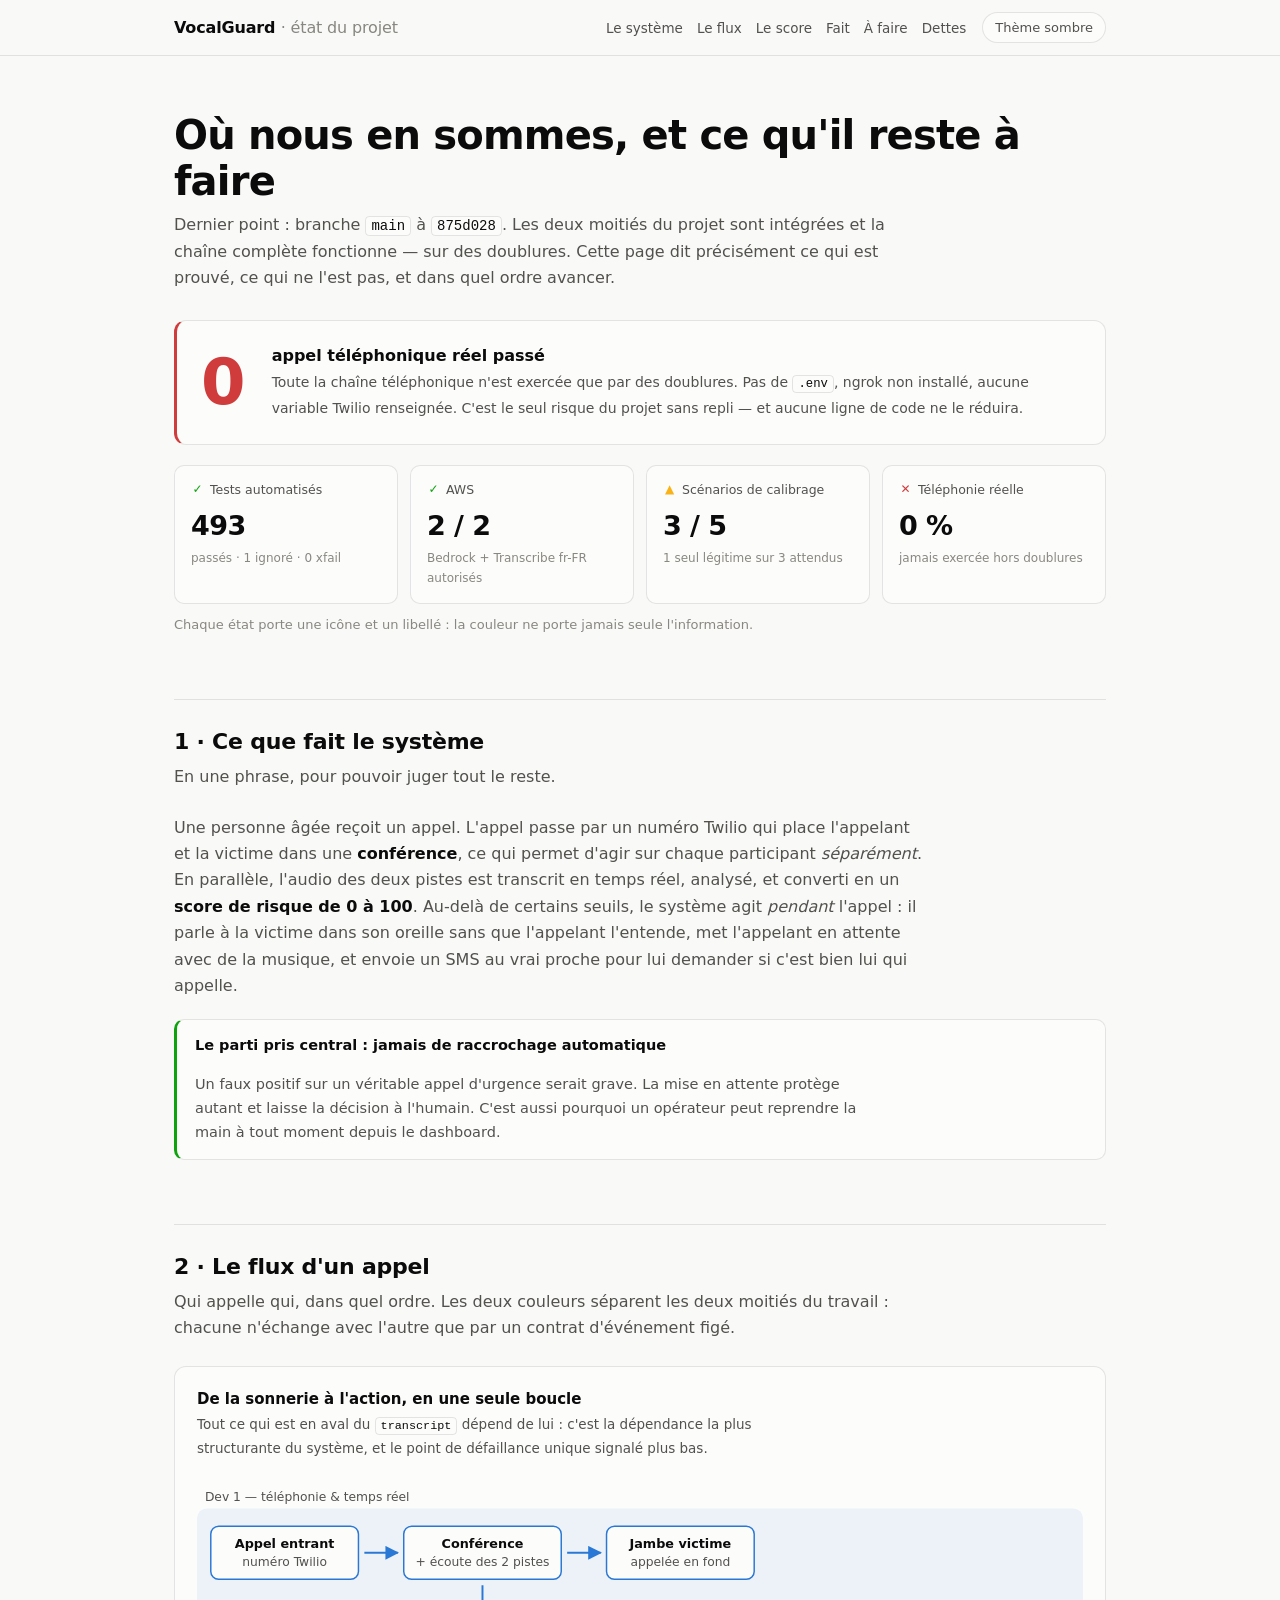
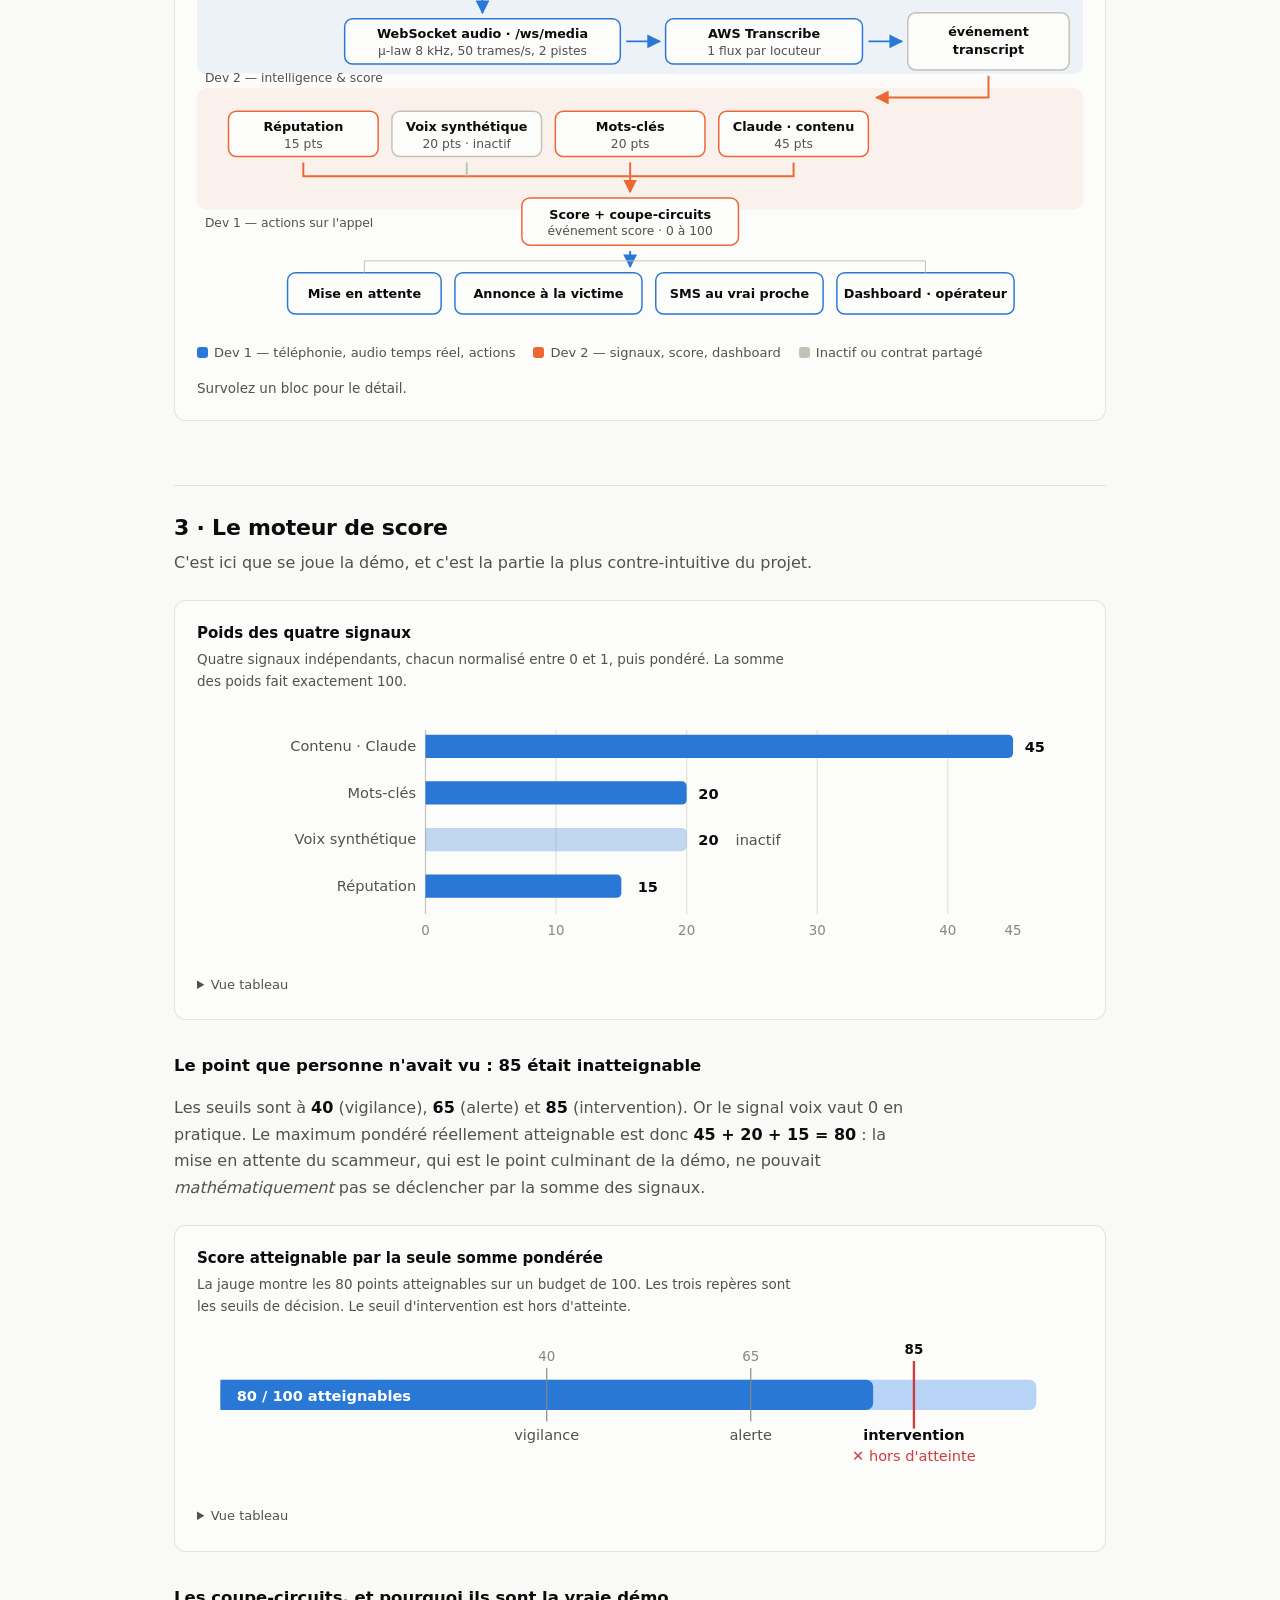
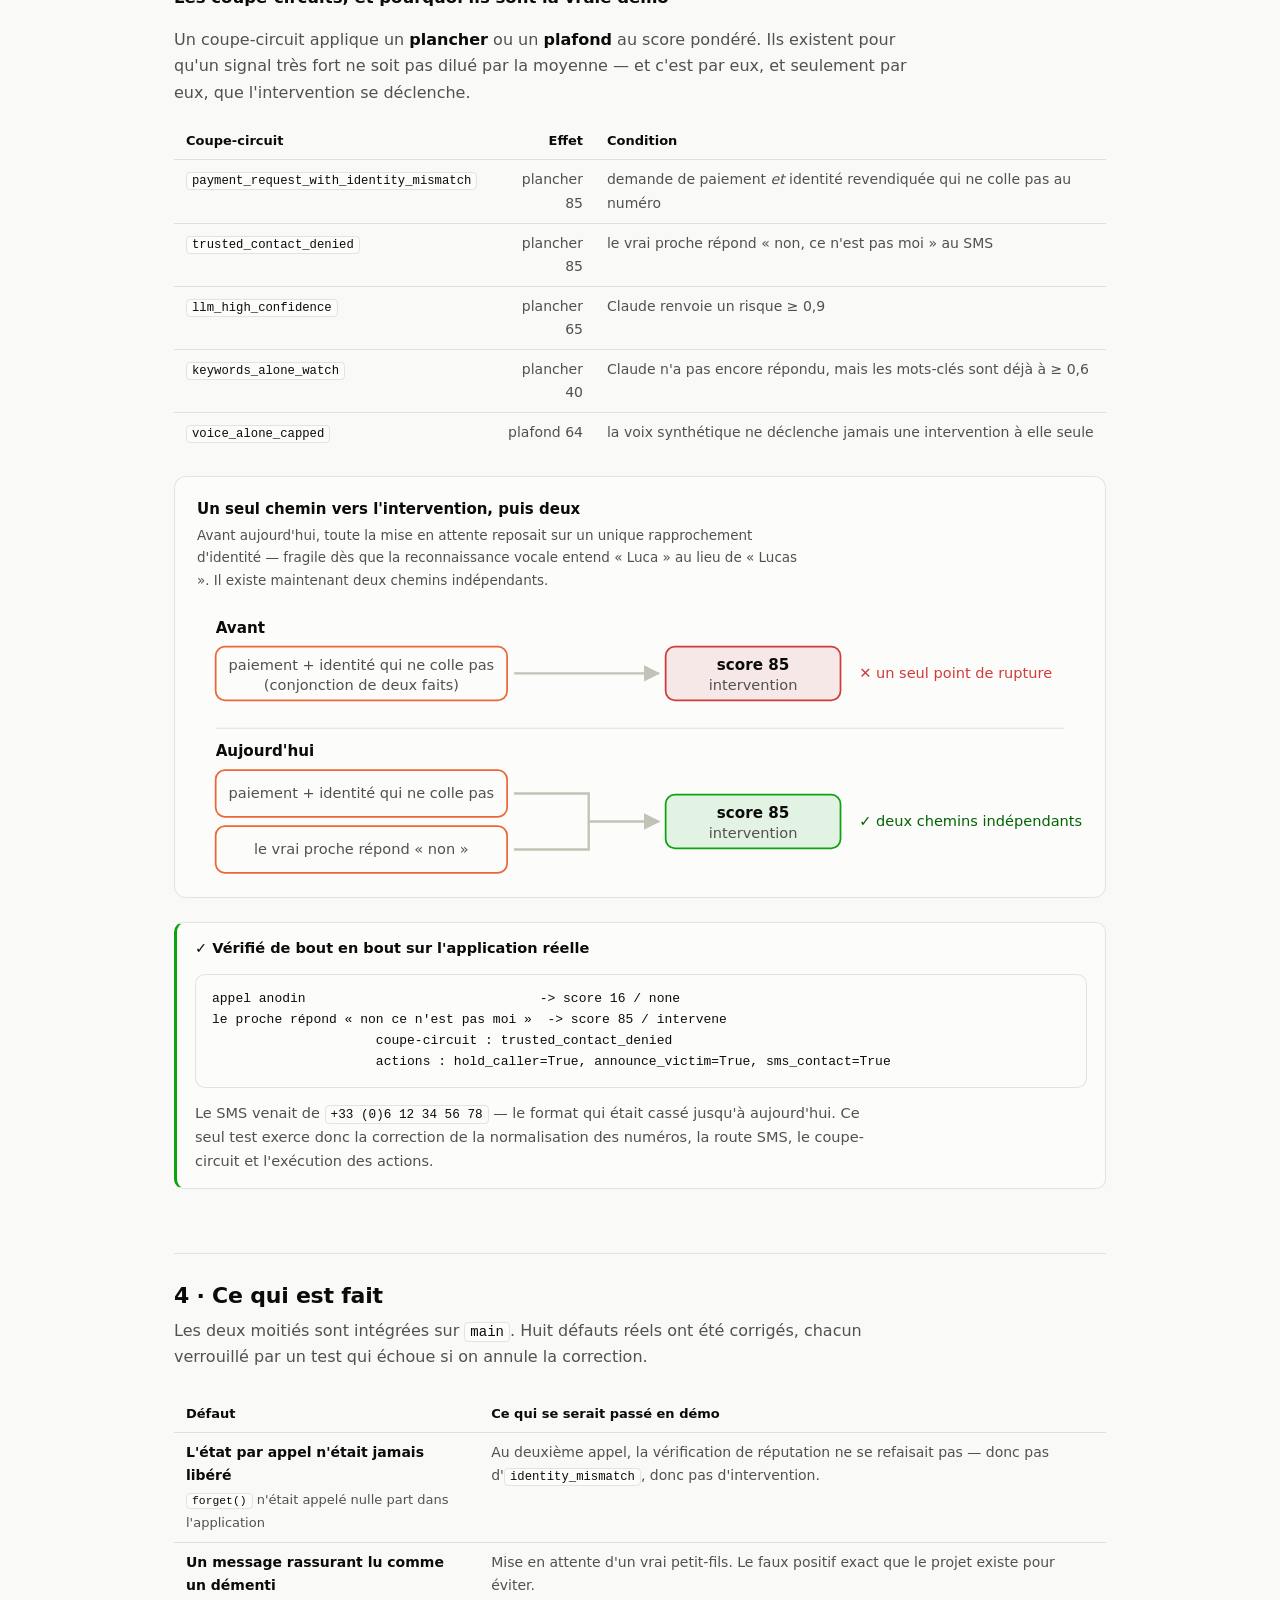
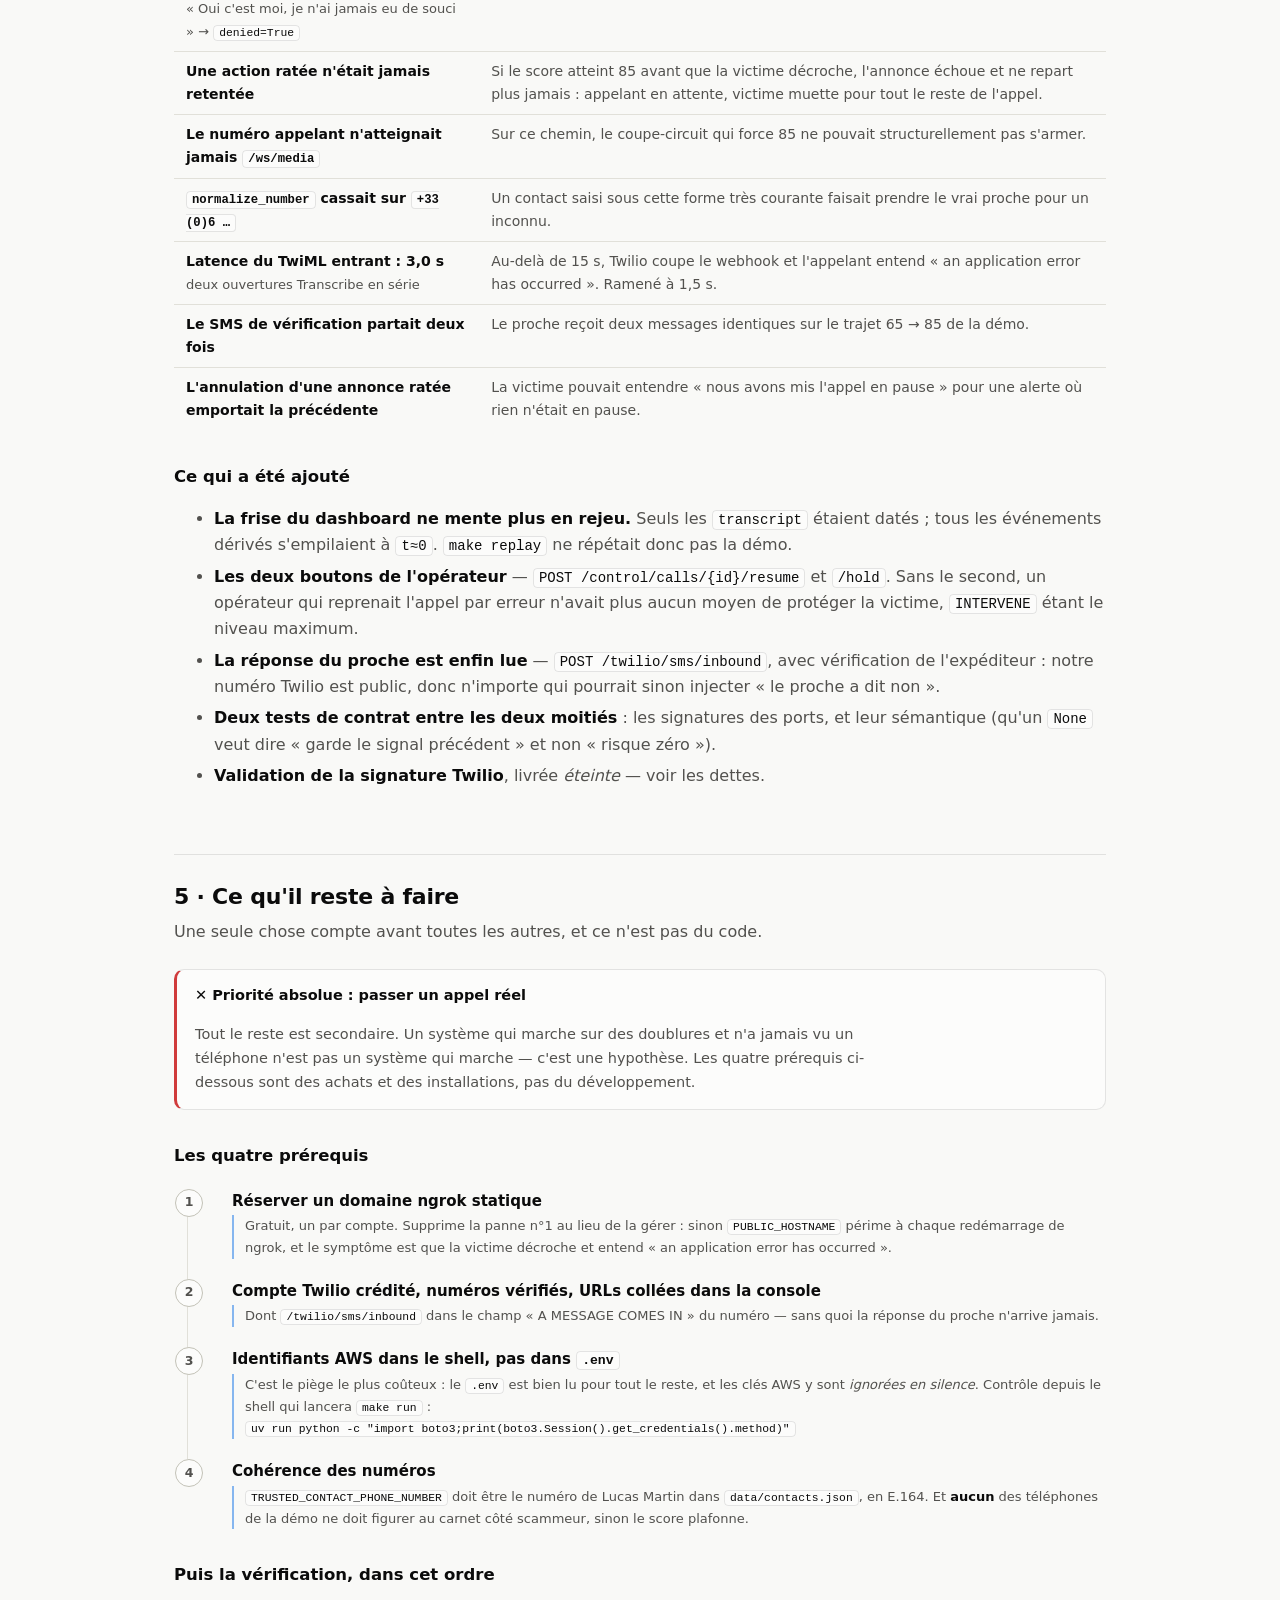
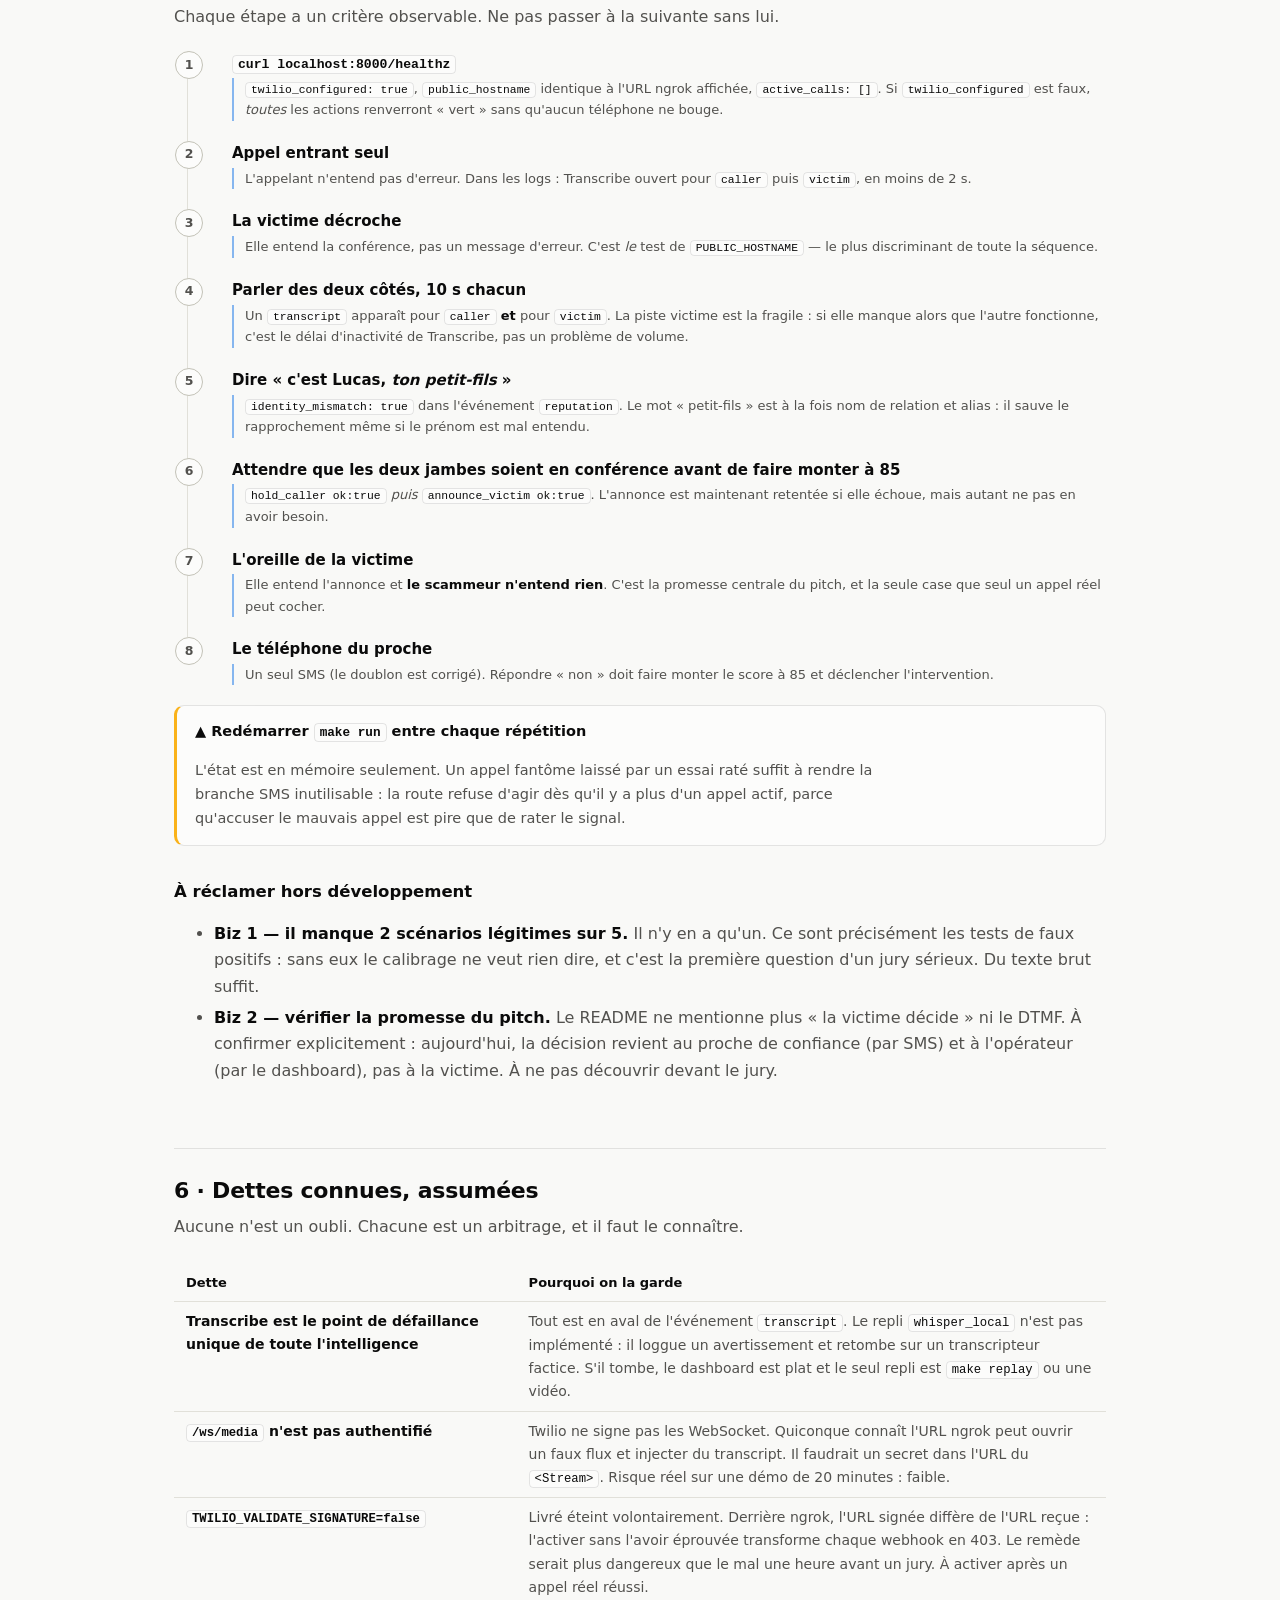
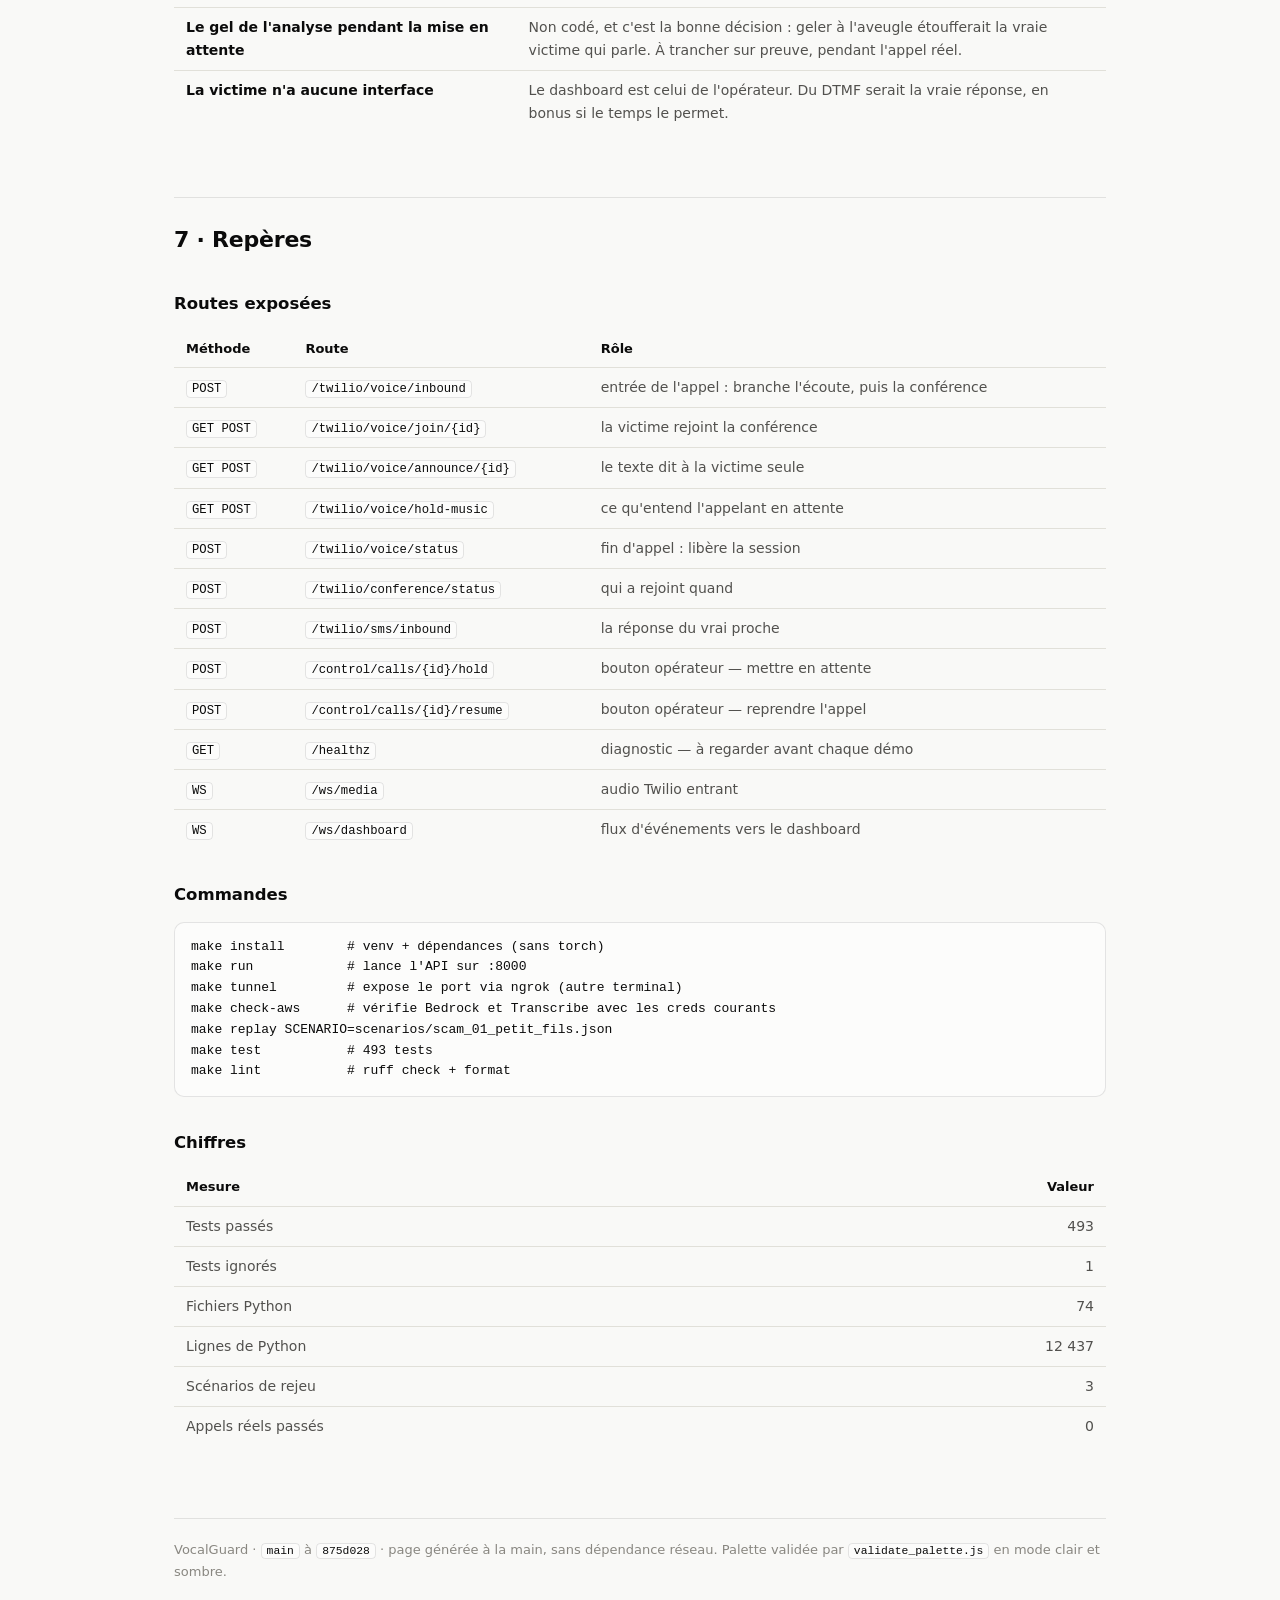
==== docs/index.html @ 456639fd "Docs : une page qui explique l'état réel du projet `docs/index.html`, autonome, sans dépendance rése" ====
<!doctype html>
<html lang="fr" data-theme="light">
<head>
<meta charset="utf-8">
<meta name="viewport" content="width=device-width, initial-scale=1">
<title>VocalGuard — où nous en sommes</title>
<style>
/* ------------------------------------------------------------------ *
 * Palette : instance de référence validée (validate_palette.js).
 *   catégoriel slots 1-2  : blue, orange  — identité Dev 1 / Dev 2
 *   séquentiel            : blue 100→700  — la jauge de score
 *   statut                : good / warning / serious / critical
 * Les valeurs sombres sont choisies pour le fond sombre, pas inversées.
 * ------------------------------------------------------------------ */
:root {
  color-scheme: light;
  --surface-1:      #fcfcfb;
  --plane:          #f9f9f7;
  --text-primary:   #0b0b0b;
  --text-secondary: #52514e;
  --text-muted:     #898781;
  --grid:           #e1e0d9;
  --axis:           #c3c2b7;
  --border:         rgba(11,11,11,0.10);

  --series-1:       #2a78d6;
  --series-2:       #eb6834;

  --seq-150:        #b7d3f6;
  --seq-250:        #86b6ef;
  --seq-450:        #2a78d6;
  --seq-600:        #184f95;

  --good:           #0ca30c;
  --warning:        #fab219;
  --serious:        #ec835a;
  --critical:       #d03b3b;
  --success-text:   #006300;
}
@media (prefers-color-scheme: dark) {
  :root:where(:not([data-theme="light"])) {
    color-scheme: dark;
    --surface-1:      #1a1a19;
    --plane:          #0d0d0d;
    --text-primary:   #f0efec;
    --text-secondary: #c3c2b7;
    --text-muted:     #898781;
    --grid:           #2c2c2a;
    --axis:           #383835;
    --border:         rgba(255,255,255,0.10);
    --series-1:       #3987e5;
    --series-2:       #d95926;
    --seq-150:        #184f95;
    --seq-250:        #1c5cab;
    --seq-450:        #3987e5;
    --seq-600:        #86b6ef;
    --success-text:   #0ca30c;
  }
}
:root[data-theme="dark"] {
  color-scheme: dark;
  --surface-1:      #1a1a19;
  --plane:          #0d0d0d;
  --text-primary:   #f0efec;
  --text-secondary: #c3c2b7;
  --text-muted:     #898781;
  --grid:           #2c2c2a;
  --axis:           #383835;
  --border:         rgba(255,255,255,0.10);
  --series-1:       #3987e5;
  --series-2:       #d95926;
  --seq-150:        #184f95;
  --seq-250:        #1c5cab;
  --seq-450:        #3987e5;
  --seq-600:        #86b6ef;
  --success-text:   #0ca30c;
}

* { box-sizing: border-box; }
html { scroll-behavior: smooth; }
body {
  margin: 0;
  background: var(--plane);
  color: var(--text-primary);
  font: 16px/1.65 system-ui, -apple-system, "Segoe UI", sans-serif;
  -webkit-font-smoothing: antialiased;
}
.wrap { max-width: 980px; margin: 0 auto; padding: 0 24px 96px; }

/* --- en-tête ----------------------------------------------------- */
header.top {
  position: sticky; top: 0; z-index: 10;
  background: color-mix(in srgb, var(--plane) 88%, transparent);
  backdrop-filter: blur(8px);
  border-bottom: 1px solid var(--border);
}
.top-in {
  max-width: 980px; margin: 0 auto; padding: 12px 24px;
  display: flex; align-items: center; gap: 16px; flex-wrap: wrap;
}
.brand { font-weight: 600; letter-spacing: -0.01em; }
.brand span { color: var(--text-muted); font-weight: 400; }
nav.toc { display: flex; gap: 14px; flex-wrap: wrap; margin-left: auto; font-size: 13.5px; }
nav.toc a { color: var(--text-secondary); text-decoration: none; }
nav.toc a:hover { color: var(--text-primary); text-decoration: underline; text-underline-offset: 3px; }
button.theme {
  font: inherit; font-size: 13px; cursor: pointer;
  background: var(--surface-1); color: var(--text-secondary);
  border: 1px solid var(--border); border-radius: 999px; padding: 4px 12px;
}
button.theme:hover { color: var(--text-primary); }

h1 { font-size: clamp(28px, 4.4vw, 40px); line-height: 1.15; letter-spacing: -0.02em; margin: 56px 0 8px; }
h2 {
  font-size: 22px; letter-spacing: -0.01em; margin: 64px 0 4px;
  padding-top: 24px; border-top: 1px solid var(--border);
}
h3 { font-size: 16.5px; margin: 32px 0 6px; }
h2 + .sub, h1 + .sub { color: var(--text-secondary); margin: 0 0 24px; max-width: 72ch; }
p { max-width: 74ch; }
p, li { color: var(--text-secondary); }
li { margin: 5px 0; }
strong { color: var(--text-primary); font-weight: 600; }
code {
  font-family: ui-monospace, SFMono-Regular, Menlo, monospace; font-size: 0.875em;
  background: var(--surface-1); border: 1px solid var(--border);
  border-radius: 4px; padding: 1px 5px; color: var(--text-primary);
}
pre {
  background: var(--surface-1); border: 1px solid var(--border); border-radius: 10px;
  padding: 14px 16px; overflow-x: auto; font-size: 13px; line-height: 1.6;
  font-family: ui-monospace, SFMono-Regular, Menlo, monospace; color: var(--text-primary);
}
pre code { background: none; border: 0; padding: 0; font-size: inherit; }

/* --- figure / carte ---------------------------------------------- */
figure.card {
  margin: 24px 0; padding: 20px 22px;
  background: var(--surface-1); border: 1px solid var(--border); border-radius: 12px;
}
figure.card figcaption { font-weight: 600; font-size: 15px; color: var(--text-primary); }
figure.card .note { font-size: 13.5px; color: var(--text-secondary); margin: 2px 0 16px; max-width: 70ch; }
figure.card svg { display: block; width: 100%; height: auto; overflow: visible; }

/* --- hero -------------------------------------------------------- */
.hero {
  display: flex; gap: 28px; align-items: center; flex-wrap: wrap;
  background: var(--surface-1); border: 1px solid var(--border);
  border-left: 3px solid var(--critical);
  border-radius: 12px; padding: 22px 24px; margin: 28px 0 8px;
}
.hero-fig { font-size: 64px; font-weight: 600; line-height: 1; letter-spacing: -0.03em; }
.hero-txt { flex: 1 1 320px; }
.hero-txt b { display: block; font-size: 16px; color: var(--text-primary); }
.hero-txt span { font-size: 14px; color: var(--text-secondary); }

/* --- tuiles de statut -------------------------------------------- */
.tiles { display: grid; grid-template-columns: repeat(auto-fit, minmax(188px, 1fr)); gap: 12px; margin: 20px 0 8px; }
.tile {
  background: var(--surface-1); border: 1px solid var(--border);
  border-radius: 10px; padding: 14px 16px;
}
.tile .lbl { font-size: 12.5px; color: var(--text-secondary); display: flex; align-items: center; gap: 6px; }
.tile .val { font-size: 27px; font-weight: 600; letter-spacing: -0.02em; margin-top: 4px; }
.tile .sub2 { font-size: 12px; color: var(--text-muted); }
.dot { width: 9px; height: 9px; border-radius: 50%; flex: none; }
.ic { font-size: 12px; font-weight: 700; flex: none; width: 13px; text-align: center; }

/* --- légende ------------------------------------------------------ */
.legend { display: flex; gap: 18px; flex-wrap: wrap; font-size: 13px; color: var(--text-secondary); margin: 14px 0 0; }
.legend i { display: inline-block; width: 11px; height: 11px; border-radius: 3px; margin-right: 6px; vertical-align: -1px; }

/* --- tableaux ----------------------------------------------------- */
details.tbl { margin: 14px 0 0; }
details.tbl summary {
  cursor: pointer; font-size: 13px; color: var(--text-secondary);
  padding: 4px 0; width: fit-content;
}
details.tbl summary:hover { color: var(--text-primary); }
table { border-collapse: collapse; width: 100%; font-size: 14px; margin: 12px 0; }
th, td { text-align: left; padding: 8px 12px; border-bottom: 1px solid var(--grid); vertical-align: top; }
th { color: var(--text-primary); font-weight: 600; font-size: 13px; }
td { color: var(--text-secondary); }
td.num, th.num { text-align: right; font-variant-numeric: tabular-nums; }
tbody tr:last-child td { border-bottom: 0; }

/* --- frise -------------------------------------------------------- */
ol.steps { list-style: none; counter-reset: s; padding: 0; margin: 20px 0; }
ol.steps > li {
  counter-increment: s; position: relative; padding: 0 0 20px 44px; margin: 0;
  border-left: 1px solid var(--grid); margin-left: 13px;
}
ol.steps > li:last-child { border-left-color: transparent; padding-bottom: 0; }
ol.steps > li::before {
  content: counter(s);
  position: absolute; left: -13px; top: 0;
  width: 26px; height: 26px; border-radius: 50%;
  background: var(--surface-1); border: 1px solid var(--axis);
  color: var(--text-secondary); font-size: 12.5px; font-weight: 600;
  display: grid; place-items: center; font-variant-numeric: tabular-nums;
}
ol.steps > li b { display: block; color: var(--text-primary); font-size: 15px; }
ol.steps > li .crit {
  display: block; font-size: 13px; color: var(--text-secondary); margin-top: 2px;
  padding-left: 11px; border-left: 2px solid var(--seq-250);
}

/* --- encarts ------------------------------------------------------ */
.box {
  border: 1px solid var(--border); border-left: 3px solid var(--axis);
  background: var(--surface-1); border-radius: 10px;
  padding: 14px 18px; margin: 20px 0; font-size: 14.5px;
}
.box.risk  { border-left-color: var(--critical); }
.box.warn  { border-left-color: var(--warning); }
.box.ok    { border-left-color: var(--good); }
.box p:first-child { margin-top: 0; }
.box p:last-child { margin-bottom: 0; }
.box .hd { font-weight: 600; color: var(--text-primary); display: block; margin-bottom: 4px; }

/* --- tooltip ------------------------------------------------------ */
#tip {
  position: fixed; z-index: 50; pointer-events: none; opacity: 0;
  transition: opacity .1s; background: var(--surface-1);
  border: 1px solid var(--border); border-radius: 8px;
  box-shadow: 0 4px 16px rgba(0,0,0,.14);
  padding: 8px 11px; font-size: 13px; color: var(--text-primary);
  max-width: 260px; line-height: 1.45;
}
#tip .t-k { color: var(--text-secondary); }
.hit { cursor: default; }
.hit:focus-visible { outline: 2px solid var(--series-1); outline-offset: 2px; }

svg text { font-family: system-ui, -apple-system, "Segoe UI", sans-serif; }
.ax { font-size: 11.5px; fill: var(--text-muted); font-variant-numeric: tabular-nums; }
.lb { font-size: 12.5px; fill: var(--text-secondary); }
.lb-p { font-size: 13px; fill: var(--text-primary); font-weight: 600; }
.vl { font-size: 12.5px; fill: var(--text-primary); font-weight: 600; font-variant-numeric: tabular-nums; }
.vl-in { font-size: 12.5px; fill: #fff; font-weight: 600; font-variant-numeric: tabular-nums; }
footer { color: var(--text-muted); font-size: 13px; border-top: 1px solid var(--border); margin-top: 72px; padding-top: 20px; }
@media (max-width: 620px) { nav.toc { display: none; } .hero-fig { font-size: 48px; } }
</style>
</head>
<body data-palette="#2a78d6,#eb6834">

<header class="top">
  <div class="top-in">
    <div class="brand">VocalGuard <span>· état du projet</span></div>
    <nav class="toc">
      <a href="#quoi">Le système</a>
      <a href="#flux">Le flux</a>
      <a href="#score">Le score</a>
      <a href="#fait">Fait</a>
      <a href="#reste">À faire</a>
      <a href="#dettes">Dettes</a>
    </nav>
    <button class="theme" id="theme" type="button">Thème sombre</button>
  </div>
</header>

<div class="wrap">

<h1>Où nous en sommes, et ce qu'il reste à faire</h1>
<p class="sub">
  Dernier point : branche <code>main</code> à <code>875d028</code>. Les deux moitiés du
  projet sont intégrées et la chaîne complète fonctionne — sur des doublures.
  Cette page dit précisément ce qui est prouvé, ce qui ne l'est pas, et dans quel ordre
  avancer.
</p>

<div class="hero">
  <div class="hero-fig" style="color:var(--critical)">0</div>
  <div class="hero-txt">
    <b>appel téléphonique réel passé</b>
    <span>
      Toute la chaîne téléphonique n'est exercée que par des doublures. Pas de
      <code>.env</code>, ngrok non installé, aucune variable Twilio renseignée.
      C'est le seul risque du projet sans repli — et aucune ligne de code ne le réduira.
    </span>
  </div>
</div>

<div class="tiles">
  <div class="tile">
    <div class="lbl"><span class="ic" style="color:var(--good)">✓</span> Tests automatisés</div>
    <div class="val">493</div>
    <div class="sub2">passés · 1 ignoré · 0 xfail</div>
  </div>
  <div class="tile">
    <div class="lbl"><span class="ic" style="color:var(--good)">✓</span> AWS</div>
    <div class="val">2 / 2</div>
    <div class="sub2">Bedrock + Transcribe fr-FR autorisés</div>
  </div>
  <div class="tile">
    <div class="lbl"><span class="ic" style="color:var(--warning)">▲</span> Scénarios de calibrage</div>
    <div class="val">3 / 5</div>
    <div class="sub2">1 seul légitime sur 3 attendus</div>
  </div>
  <div class="tile">
    <div class="lbl"><span class="ic" style="color:var(--critical)">✕</span> Téléphonie réelle</div>
    <div class="val">0 %</div>
    <div class="sub2">jamais exercée hors doublures</div>
  </div>
</div>
<p style="font-size:13px;color:var(--text-muted);margin-top:10px">
  Chaque état porte une icône et un libellé : la couleur ne porte jamais seule l'information.
</p>

<!-- ============================================================ -->
<h2 id="quoi">1 · Ce que fait le système</h2>
<p class="sub">En une phrase, pour pouvoir juger tout le reste.</p>

<p>
  Une personne âgée reçoit un appel. L'appel passe par un numéro Twilio qui place
  l'appelant et la victime dans une <strong>conférence</strong>, ce qui permet d'agir sur
  chaque participant <em>séparément</em>. En parallèle, l'audio des deux pistes est
  transcrit en temps réel, analysé, et converti en un <strong>score de risque de 0 à 100</strong>.
  Au-delà de certains seuils, le système agit <em>pendant</em> l'appel : il parle à la victime
  dans son oreille sans que l'appelant l'entende, met l'appelant en attente avec de la
  musique, et envoie un SMS au vrai proche pour lui demander si c'est bien lui qui appelle.
</p>

<div class="box ok">
  <span class="hd">Le parti pris central : jamais de raccrochage automatique</span>
  <p>
    Un faux positif sur un véritable appel d'urgence serait grave. La mise en attente
    protège autant et laisse la décision à l'humain. C'est aussi pourquoi un opérateur
    peut reprendre la main à tout moment depuis le dashboard.
  </p>
</div>

<!-- ============================================================ -->
<h2 id="flux">2 · Le flux d'un appel</h2>
<p class="sub">
  Qui appelle qui, dans quel ordre. Les deux couleurs séparent les deux moitiés du
  travail : chacune n'échange avec l'autre que par un contrat d'événement figé.
</p>

<figure class="card">
  <figcaption>De la sonnerie à l'action, en une seule boucle</figcaption>
  <p class="note">
    Tout ce qui est en aval du <code>transcript</code> dépend de lui : c'est la
    dépendance la plus structurante du système, et le point de défaillance unique
    signalé plus bas.
  </p>
  <svg viewBox="0 0 900 460" role="img" aria-label="Schéma du flux d'un appel, de Twilio jusqu'aux actions sur l'appel">
    <defs>
      <marker id="ar" viewBox="0 0 10 10" refX="9" refY="5" markerWidth="7" markerHeight="7" orient="auto-start-reverse">
        <path d="M0,0 L10,5 L0,10 z" fill="var(--axis)"/>
      </marker>
      <marker id="ar1" viewBox="0 0 10 10" refX="9" refY="5" markerWidth="7" markerHeight="7" orient="auto-start-reverse">
        <path d="M0,0 L10,5 L0,10 z" fill="var(--series-1)"/>
      </marker>
      <marker id="ar2" viewBox="0 0 10 10" refX="9" refY="5" markerWidth="7" markerHeight="7" orient="auto-start-reverse">
        <path d="M0,0 L10,5 L0,10 z" fill="var(--series-2)"/>
      </marker>
    </defs>

    <!-- bandes -->
    <rect x="0" y="34" width="900" height="168" rx="10" fill="var(--series-1)" opacity="0.07"/>
    <rect x="0" y="216" width="900" height="124" rx="10" fill="var(--series-2)" opacity="0.07"/>
    <text class="lb" x="8" y="26">Dev 1 — téléphonie &amp; temps réel</text>
    <text class="lb" x="8" y="358">Dev 1 — actions sur l'appel</text>
    <text class="lb" x="8" y="210">Dev 2 — intelligence &amp; score</text>

    <!-- ligne 1 : telephonie -->
    <g class="hit" tabindex="0" data-tip="Le scammeur appelle le numéro Twilio. Twilio vient chercher du TwiML sur /twilio/voice/inbound.">
      <rect x="14" y="52" width="150" height="54" rx="8" fill="var(--surface-1)" stroke="var(--series-1)" stroke-width="1.5"/>
      <text class="lb-p" x="89" y="74" text-anchor="middle">Appel entrant</text>
      <text class="lb" x="89" y="92" text-anchor="middle">numéro Twilio</text>
    </g>
    <line x1="170" y1="79" x2="204" y2="79" stroke="var(--series-1)" stroke-width="2" marker-end="url(#ar1)"/>
    <g class="hit" tabindex="0" data-tip="TwiML : <Start><Stream> branche l'écoute AVANT d'entrer en conférence, pour ne pas perdre les premières secondes — celles où l'appelant annonce son identité.">
      <rect x="210" y="52" width="160" height="54" rx="8" fill="var(--surface-1)" stroke="var(--series-1)" stroke-width="1.5"/>
      <text class="lb-p" x="290" y="74" text-anchor="middle">Conférence</text>
      <text class="lb" x="290" y="92" text-anchor="middle">+ écoute des 2 pistes</text>
    </g>
    <line x1="376" y1="79" x2="410" y2="79" stroke="var(--series-1)" stroke-width="2" marker-end="url(#ar1)"/>
    <g class="hit" tabindex="0" data-tip="La victime est appelée en tâche de fond : un aller-retour réseau ici coûterait une seconde d'attente au scammeur, assez pour qu'il raccroche.">
      <rect x="416" y="52" width="150" height="54" rx="8" fill="var(--surface-1)" stroke="var(--series-1)" stroke-width="1.5"/>
      <text class="lb-p" x="491" y="74" text-anchor="middle">Jambe victime</text>
      <text class="lb" x="491" y="92" text-anchor="middle">appelée en fond</text>
    </g>

    <!-- audio -->
    <path d="M290 112 L290 140" stroke="var(--series-1)" stroke-width="2" marker-end="url(#ar1)"/>
    <g class="hit" tabindex="0" data-tip="~50 trames de 20 ms par seconde et par piste, en μ-law 8 kHz. Les pistes inbound/outbound séparées sont ce qui nous dit QUI parle.">
      <rect x="150" y="146" width="280" height="46" rx="8" fill="var(--surface-1)" stroke="var(--series-1)" stroke-width="1.5"/>
      <text class="lb-p" x="290" y="166" text-anchor="middle">WebSocket audio · /ws/media</text>
      <text class="lb" x="290" y="183" text-anchor="middle">μ-law 8 kHz, 50 trames/s, 2 pistes</text>
    </g>
    <line x1="436" y1="169" x2="470" y2="169" stroke="var(--series-1)" stroke-width="2" marker-end="url(#ar1)"/>
    <g class="hit" tabindex="0" data-tip="Un flux Transcribe par locuteur. Autorisé et vérifié en fr-FR à 8 kHz. Si Transcribe tombe, TOUT ce qui suit s'arrête.">
      <rect x="476" y="146" width="200" height="46" rx="8" fill="var(--surface-1)" stroke="var(--series-1)" stroke-width="1.5"/>
      <text class="lb-p" x="576" y="166" text-anchor="middle">AWS Transcribe</text>
      <text class="lb" x="576" y="183" text-anchor="middle">1 flux par locuteur</text>
    </g>
    <line x1="682" y1="169" x2="716" y2="169" stroke="var(--series-1)" stroke-width="2" marker-end="url(#ar1)"/>
    <g class="hit" tabindex="0" data-tip="L'événement `transcript` est le seul contrat entre les deux moitiés. Contrat figé : type, call_id, t, speaker, data.">
      <rect x="722" y="140" width="164" height="58" rx="8" fill="var(--surface-1)" stroke="var(--axis)" stroke-width="1.5" stroke-dasharray="0"/>
      <text class="lb-p" x="804" y="164" text-anchor="middle">événement</text>
      <text class="lb-p" x="804" y="182" text-anchor="middle">transcript</text>
    </g>

    <!-- ligne 2 : intelligence -->
    <path d="M804 204 L804 226 L690 226" stroke="var(--series-2)" stroke-width="2" fill="none" marker-end="url(#ar2)"/>
    <g class="hit" tabindex="0" data-tip="Claude (Bedrock) sur une fenêtre glissante de 12 tours, en tâche de fond. 45 points — le signal le plus lourd. Renvoyer None veut dire « garde le signal précédent ».">
      <rect x="530" y="240" width="152" height="46" rx="8" fill="var(--surface-1)" stroke="var(--series-2)" stroke-width="1.5"/>
      <text class="lb-p" x="606" y="260" text-anchor="middle">Claude · contenu</text>
      <text class="lb" x="606" y="277" text-anchor="middle">45 pts</text>
    </g>
    <g class="hit" tabindex="0" data-tip="Regex pondérées FR + EN, synchrones. C'est le filet anti-latence : si Claude est lent ou en panne, les mots-clés portent seuls la vigilance.">
      <rect x="364" y="240" width="152" height="46" rx="8" fill="var(--surface-1)" stroke="var(--series-2)" stroke-width="1.5"/>
      <text class="lb-p" x="440" y="260" text-anchor="middle">Mots-clés</text>
      <text class="lb" x="440" y="277" text-anchor="middle">20 pts</text>
    </g>
    <g class="hit" tabindex="0" data-tip="wav2vec2 sur l'audio de l'appelant. Désactivé par défaut : torch n'est pas installé par `make install`, et le modèle généralise mal sur du 8 kHz téléphonique.">
      <rect x="198" y="240" width="152" height="46" rx="8" fill="var(--surface-1)" stroke="var(--axis)" stroke-width="1.5"/>
      <text class="lb-p" x="274" y="260" text-anchor="middle">Voix synthétique</text>
      <text class="lb" x="274" y="277" text-anchor="middle">20 pts · inactif</text>
    </g>
    <g class="hit" tabindex="0" data-tip="Carnet d'adresses + Twilio Lookup. Porte le signal décisif identity_mismatch : l'appelant se dit Lucas, mais Lucas a un autre numéro.">
      <rect x="32" y="240" width="152" height="46" rx="8" fill="var(--surface-1)" stroke="var(--series-2)" stroke-width="1.5"/>
      <text class="lb-p" x="108" y="260" text-anchor="middle">Réputation</text>
      <text class="lb" x="108" y="277" text-anchor="middle">15 pts</text>
    </g>

    <path d="M108 292 L108 306 L440 306" stroke="var(--series-2)" stroke-width="2" fill="none"/>
    <path d="M274 292 L274 306" stroke="var(--axis)" stroke-width="2" fill="none"/>
    <path d="M606 292 L606 306 L440 306" stroke="var(--series-2)" stroke-width="2" fill="none"/>
    <path d="M440 292 L440 306" stroke="var(--series-2)" stroke-width="2" fill="none"/>
    <path d="M440 306 L440 322" stroke="var(--series-2)" stroke-width="2" marker-end="url(#ar2)"/>

    <g class="hit" tabindex="0" data-tip="Somme pondérée, puis coupe-circuits : planchers d'abord, plafonds ensuite. Émet un événement `score` avec le niveau et les coupe-circuits déclenchés.">
      <rect x="330" y="328" width="220" height="48" rx="8" fill="var(--surface-1)" stroke="var(--series-2)" stroke-width="1.5"/>
      <text class="lb-p" x="440" y="349" text-anchor="middle">Score + coupe-circuits</text>
      <text class="lb" x="440" y="366" text-anchor="middle">événement score · 0 à 100</text>
    </g>

    <!-- ligne 3 : actions -->
    <path d="M440 382 L440 398" stroke="var(--series-1)" stroke-width="2" marker-end="url(#ar1)"/>
    <g class="hit" tabindex="0" data-tip="L'appelant entend une musique d'attente hébergée par Twilio — elle survit même si notre tunnel tombe. Il n'entend plus la victime.">
      <rect x="92" y="404" width="156" height="42" rx="8" fill="var(--surface-1)" stroke="var(--series-1)" stroke-width="1.5"/>
      <text class="lb-p" x="170" y="430" text-anchor="middle">Mise en attente</text>
    </g>
    <g class="hit" tabindex="0" data-tip="announce_url joue le TwiML sur UN seul participant : la victime entend l'alerte, le scammeur n'entend rien. C'est la promesse centrale du pitch.">
      <rect x="262" y="404" width="190" height="42" rx="8" fill="var(--surface-1)" stroke="var(--series-1)" stroke-width="1.5"/>
      <text class="lb-p" x="357" y="430" text-anchor="middle">Annonce à la victime</text>
    </g>
    <g class="hit" tabindex="0" data-tip="« Est-ce toi qui appelles en ce moment ? » au vrai proche. Sa réponse revient sur /twilio/sms/inbound et peut à elle seule forcer l'intervention.">
      <rect x="466" y="404" width="170" height="42" rx="8" fill="var(--surface-1)" stroke="var(--series-1)" stroke-width="1.5"/>
      <text class="lb-p" x="551" y="430" text-anchor="middle">SMS au vrai proche</text>
    </g>
    <g class="hit" tabindex="0" data-tip="Deux boutons : « reprendre l'appel » et « mettre en attente ». Surcharges humaines — elles agissent sur l'appel sans altérer la machine à états du score.">
      <rect x="650" y="404" width="180" height="42" rx="8" fill="var(--surface-1)" stroke="var(--series-1)" stroke-width="1.5"/>
      <text class="lb-p" x="740" y="430" text-anchor="middle">Dashboard · opérateur</text>
    </g>
    <path d="M170 404 L170 392 L740 392 L740 404" stroke="var(--axis)" stroke-width="1" fill="none"/>
  </svg>
  <div class="legend">
    <span><i style="background:var(--series-1)"></i>Dev 1 — téléphonie, audio temps réel, actions</span>
    <span><i style="background:var(--series-2)"></i>Dev 2 — signaux, score, dashboard</span>
    <span><i style="background:var(--axis)"></i>Inactif ou contrat partagé</span>
  </div>
  <p class="note" style="margin-top:14px;margin-bottom:0">Survolez un bloc pour le détail.</p>
</figure>

<!-- ============================================================ -->
<h2 id="score">3 · Le moteur de score</h2>
<p class="sub">
  C'est ici que se joue la démo, et c'est la partie la plus contre-intuitive du projet.
</p>

<figure class="card">
  <figcaption>Poids des quatre signaux</figcaption>
  <p class="note">
    Quatre signaux indépendants, chacun normalisé entre 0 et 1, puis pondéré. La somme
    des poids fait exactement 100.
  </p>
  <svg viewBox="0 0 760 212" role="img" aria-label="Poids des quatre signaux : contenu 45, mots-clés 20, voix synthétique 20, réputation 15">
    <!-- grille -->
    <g>
      <line x1="196" y1="18" x2="196" y2="176" stroke="var(--axis)" stroke-width="1"/>
      <line x1="308" y1="18" x2="308" y2="176" stroke="var(--grid)" stroke-width="1"/>
      <line x1="420" y1="18" x2="420" y2="176" stroke="var(--grid)" stroke-width="1"/>
      <line x1="532" y1="18" x2="532" y2="176" stroke="var(--grid)" stroke-width="1"/>
      <line x1="644" y1="18" x2="644" y2="176" stroke="var(--grid)" stroke-width="1"/>
      <text class="ax" x="196" y="194" text-anchor="middle">0</text>
      <text class="ax" x="308" y="194" text-anchor="middle">10</text>
      <text class="ax" x="420" y="194" text-anchor="middle">20</text>
      <text class="ax" x="532" y="194" text-anchor="middle">30</text>
      <text class="ax" x="644" y="194" text-anchor="middle">40</text>
      <text class="ax" x="700" y="194" text-anchor="middle">45</text>
    </g>
    <!-- barres : une seule serie -> une seule couleur, valeur a la pointe -->
    <g class="hit" tabindex="0" data-tip="Claude sur Bedrock, fenêtre glissante de 12 tours. Le signal le plus lourd, et le plus lent : il tourne en tâche de fond pour ne pas bloquer l'arrivée des segments.">
      <text class="lb" x="188" y="36" text-anchor="end">Contenu · Claude</text>
      <path d="M196 22 H696 a4 4 0 0 1 4 4 v12 a4 4 0 0 1 -4 4 H196 Z" fill="var(--series-1)"/>
      <text class="vl" x="710" y="37">45</text>
    </g>
    <g class="hit" tabindex="0" data-tip="Regex pondérées FR + EN, synchrones. Plafonnées à 20 points, donc elles n'atteindraient jamais un seuil seules — d'où le coupe-circuit keywords_alone_watch.">
      <text class="lb" x="188" y="76" text-anchor="end">Mots-clés</text>
      <path d="M196 62 H416 a4 4 0 0 1 4 4 v12 a4 4 0 0 1 -4 4 H196 Z" fill="var(--series-1)"/>
      <text class="vl" x="430" y="77">20</text>
    </g>
    <g class="hit" tabindex="0" data-tip="wav2vec2. Vaut 0 aujourd'hui : désactivé par défaut et torch n'est pas installé par `make install`. C'est la cause directe du plafond à 80 ci-dessous.">
      <text class="lb" x="188" y="116" text-anchor="end">Voix synthétique</text>
      <path d="M196 102 H416 a4 4 0 0 1 4 4 v12 a4 4 0 0 1 -4 4 H196 Z" fill="var(--series-1)" opacity="0.28"/>
      <text class="vl" x="430" y="117">20</text>
      <text class="lb" x="462" y="117">inactif</text>
    </g>
    <g class="hit" tabindex="0" data-tip="Carnet d'adresses hors ligne + Twilio Lookup. Petit poids, mais il porte identity_mismatch, qui arme le coupe-circuit le plus fort.">
      <text class="lb" x="188" y="156" text-anchor="end">Réputation</text>
      <path d="M196 142 H360 a4 4 0 0 1 4 4 v12 a4 4 0 0 1 -4 4 H196 Z" fill="var(--series-1)"/>
      <text class="vl" x="378" y="157">15</text>
    </g>
  </svg>
  <details class="tbl">
    <summary>Vue tableau</summary>
    <table>
      <thead><tr><th>Signal</th><th class="num">Poids</th><th>État</th><th>Source</th></tr></thead>
      <tbody>
        <tr><td>Contenu</td><td class="num">45</td><td>actif</td><td>Claude Sonnet 4.5 sur Bedrock</td></tr>
        <tr><td>Mots-clés</td><td class="num">20</td><td>actif</td><td>regex pondérées FR + EN</td></tr>
        <tr><td>Voix synthétique</td><td class="num">20</td><td><strong>inactif</strong></td><td>wav2vec2 — torch non installé</td></tr>
        <tr><td>Réputation</td><td class="num">15</td><td>actif</td><td>carnet d'adresses + Twilio Lookup</td></tr>
      </tbody>
    </table>
  </details>
</figure>

<h3>Le point que personne n'avait vu : 85 était inatteignable</h3>
<p>
  Les seuils sont à <strong>40</strong> (vigilance), <strong>65</strong> (alerte) et
  <strong>85</strong> (intervention). Or le signal voix vaut 0 en pratique. Le maximum
  pondéré réellement atteignable est donc <strong>45 + 20 + 15 = 80</strong> : la mise en
  attente du scammeur, qui est le point culminant de la démo, ne pouvait
  <em>mathématiquement</em> pas se déclencher par la somme des signaux.
</p>

<figure class="card">
  <figcaption>Score atteignable par la seule somme pondérée</figcaption>
  <p class="note">
    La jauge montre les 80 points atteignables sur un budget de 100. Les trois repères
    sont les seuils de décision. Le seuil d'intervention est hors d'atteinte.
  </p>
  <svg viewBox="0 0 760 132" role="img" aria-label="Jauge : 80 points atteignables sur 100 ; seuils à 40, 65 et 85 ; le seuil d'intervention à 85 n'est pas atteint">
    <!-- piste = pas plus clair que le step 250 sur fond clair -->
    <rect x="20" y="40" width="700" height="26" rx="6" fill="var(--seq-150)"/>
    <!-- remplissage -->
    <g class="hit" tabindex="0" data-tip="45 (contenu) + 20 (mots-clés) + 15 (réputation) = 80. Le signal voix, 20 points, vaut 0 aujourd'hui.">
      <path d="M20 40 H574 a6 6 0 0 1 6 6 v14 a6 6 0 0 1 -6 6 H20 Z" fill="var(--seq-450)"/>
    </g>
    <text class="vl-in" x="34" y="58">80 / 100 atteignables</text>

    <!-- seuils : hairlines solides, etiquetes -->
    <g>
      <line x1="300" y1="30" x2="300" y2="76" stroke="var(--text-muted)" stroke-width="1"/>
      <text class="ax" x="300" y="24" text-anchor="middle">40</text>
      <text class="lb" x="300" y="92" text-anchor="middle">vigilance</text>

      <line x1="475" y1="30" x2="475" y2="76" stroke="var(--text-muted)" stroke-width="1"/>
      <text class="ax" x="475" y="24" text-anchor="middle">65</text>
      <text class="lb" x="475" y="92" text-anchor="middle">alerte</text>

      <line x1="615" y1="24" x2="615" y2="82" stroke="var(--critical)" stroke-width="2"/>
      <text class="ax" x="615" y="18" text-anchor="middle" style="fill:var(--text-primary);font-weight:600">85</text>
      <text class="lb" x="615" y="92" text-anchor="middle" style="fill:var(--text-primary);font-weight:600">intervention</text>
      <text class="lb" x="615" y="110" text-anchor="middle" style="fill:var(--critical)">✕ hors d'atteinte</text>
    </g>
  </svg>
  <details class="tbl">
    <summary>Vue tableau</summary>
    <table>
      <thead><tr><th>Grandeur</th><th class="num">Valeur</th><th>Conséquence</th></tr></thead>
      <tbody>
        <tr><td>Budget de poids total</td><td class="num">100</td><td>—</td></tr>
        <tr><td>Atteignable (voix à 0)</td><td class="num">80</td><td>plafonne au niveau « alerte »</td></tr>
        <tr><td>Seuil vigilance</td><td class="num">40</td><td>atteignable</td></tr>
        <tr><td>Seuil alerte</td><td class="num">65</td><td>atteignable</td></tr>
        <tr><td>Seuil intervention</td><td class="num">85</td><td><strong>inatteignable sans coupe-circuit</strong></td></tr>
      </tbody>
    </table>
  </details>
</figure>

<h3>Les coupe-circuits, et pourquoi ils sont la vraie démo</h3>
<p>
  Un coupe-circuit applique un <strong>plancher</strong> ou un <strong>plafond</strong> au
  score pondéré. Ils existent pour qu'un signal très fort ne soit pas dilué par la
  moyenne — et c'est par eux, et seulement par eux, que l'intervention se déclenche.
</p>

<table>
  <thead><tr><th>Coupe-circuit</th><th class="num">Effet</th><th>Condition</th></tr></thead>
  <tbody>
    <tr>
      <td><code>payment_request_with_identity_mismatch</code></td>
      <td class="num">plancher 85</td>
      <td>demande de paiement <em>et</em> identité revendiquée qui ne colle pas au numéro</td>
    </tr>
    <tr>
      <td><code>trusted_contact_denied</code></td>
      <td class="num">plancher 85</td>
      <td>le vrai proche répond « non, ce n'est pas moi » au SMS</td>
    </tr>
    <tr>
      <td><code>llm_high_confidence</code></td>
      <td class="num">plancher 65</td>
      <td>Claude renvoie un risque ≥ 0,9</td>
    </tr>
    <tr>
      <td><code>keywords_alone_watch</code></td>
      <td class="num">plancher 40</td>
      <td>Claude n'a pas encore répondu, mais les mots-clés sont déjà à ≥ 0,6</td>
    </tr>
    <tr>
      <td><code>voice_alone_capped</code></td>
      <td class="num">plafond 64</td>
      <td>la voix synthétique ne déclenche jamais une intervention à elle seule</td>
    </tr>
  </tbody>
</table>

<figure class="card">
  <figcaption>Un seul chemin vers l'intervention, puis deux</figcaption>
  <p class="note">
    Avant aujourd'hui, toute la mise en attente reposait sur un unique rapprochement
    d'identité — fragile dès que la reconnaissance vocale entend « Luca » au lieu de
    « Lucas ». Il existe maintenant deux chemins indépendants.
  </p>
  <svg viewBox="0 0 760 232" role="img" aria-label="Avant : un seul chemin vers le seuil 85. Après : deux chemins indépendants.">
    <!-- AVANT -->
    <text class="lb-p" x="16" y="22">Avant</text>
    <g class="hit" tabindex="0" data-tip="Il fallait la conjonction de deux faits : Claude détecte une demande de paiement, ET le carnet d'adresses contredit l'identité revendiquée.">
      <rect x="16" y="34" width="250" height="46" rx="8" fill="var(--surface-1)" stroke="var(--series-2)" stroke-width="1.5"/>
      <text class="lb" x="141" y="54" text-anchor="middle">paiement + identité qui ne colle pas</text>
      <text class="lb" x="141" y="71" text-anchor="middle">(conjonction de deux faits)</text>
    </g>
    <line x1="272" y1="57" x2="396" y2="57" stroke="var(--axis)" stroke-width="2" marker-end="url(#ar)"/>
    <rect x="402" y="34" width="150" height="46" rx="8" fill="var(--critical)" opacity="0.1"/>
    <rect x="402" y="34" width="150" height="46" rx="8" fill="none" stroke="var(--critical)" stroke-width="1.5"/>
    <text class="lb-p" x="477" y="54" text-anchor="middle">score 85</text>
    <text class="lb" x="477" y="71" text-anchor="middle">intervention</text>
    <text class="lb" x="568" y="61" style="fill:var(--critical)">✕ un seul point de rupture</text>

    <line x1="16" y1="104" x2="744" y2="104" stroke="var(--grid)" stroke-width="1"/>

    <!-- APRES -->
    <text class="lb-p" x="16" y="128">Aujourd'hui</text>
    <g class="hit" tabindex="0" data-tip="Chemin 1, inchangé : la conjonction paiement + identité contredite. Robustifié par des alias tolérants à la reconnaissance vocale (Luca, Loukas, Lukas, Louka).">
      <rect x="16" y="140" width="250" height="40" rx="8" fill="var(--surface-1)" stroke="var(--series-2)" stroke-width="1.5"/>
      <text class="lb" x="141" y="164" text-anchor="middle">paiement + identité qui ne colle pas</text>
    </g>
    <g class="hit" tabindex="0" data-tip="Chemin 2, nouveau : le vrai proche répond « non » au SMS de vérification. C'est aussi la chose la plus convaincante à montrer à un jury — une preuve humaine, pas une heuristique.">
      <rect x="16" y="188" width="250" height="40" rx="8" fill="var(--surface-1)" stroke="var(--series-2)" stroke-width="1.5"/>
      <text class="lb" x="141" y="212" text-anchor="middle">le vrai proche répond « non »</text>
    </g>
    <path d="M272 160 L336 160 L336 184 L396 184" stroke="var(--axis)" stroke-width="2" fill="none" marker-end="url(#ar)"/>
    <path d="M272 208 L336 208 L336 184" stroke="var(--axis)" stroke-width="2" fill="none"/>
    <rect x="402" y="161" width="150" height="46" rx="8" fill="var(--good)" opacity="0.1"/>
    <rect x="402" y="161" width="150" height="46" rx="8" fill="none" stroke="var(--good)" stroke-width="1.5"/>
    <text class="lb-p" x="477" y="181" text-anchor="middle">score 85</text>
    <text class="lb" x="477" y="198" text-anchor="middle">intervention</text>
    <text class="lb" x="568" y="188" style="fill:var(--success-text)">✓ deux chemins indépendants</text>
  </svg>
</figure>

<div class="box ok">
  <span class="hd">✓ Vérifié de bout en bout sur l'application réelle</span>
  <pre><code>appel anodin                              -> score 16 / none
le proche répond « non ce n'est pas moi »  -> score 85 / intervene
                     coupe-circuit : trusted_contact_denied
                     actions : hold_caller=True, announce_victim=True, sms_contact=True</code></pre>
  <p>
    Le SMS venait de <code>+33 (0)6 12 34 56 78</code> — le format qui était cassé jusqu'à
    aujourd'hui. Ce seul test exerce donc la correction de la normalisation des numéros,
    la route SMS, le coupe-circuit et l'exécution des actions.
  </p>
</div>

<!-- ============================================================ -->
<h2 id="fait">4 · Ce qui est fait</h2>
<p class="sub">
  Les deux moitiés sont intégrées sur <code>main</code>. Huit défauts réels ont été
  corrigés, chacun verrouillé par un test qui échoue si on annule la correction.
</p>

<table>
  <thead><tr><th>Défaut</th><th>Ce qui se serait passé en démo</th></tr></thead>
  <tbody>
    <tr>
      <td><strong>L'état par appel n'était jamais libéré</strong><br><span style="font-size:13px">
        <code>forget()</code> n'était appelé nulle part dans l'application</span></td>
      <td>Au deuxième appel, la vérification de réputation ne se refaisait pas — donc pas d'<code>identity_mismatch</code>, donc pas d'intervention.</td>
    </tr>
    <tr>
      <td><strong>Un message rassurant lu comme un démenti</strong><br><span style="font-size:13px">
        « Oui c'est moi, je n'ai jamais eu de souci » → <code>denied=True</code></span></td>
      <td>Mise en attente d'un vrai petit-fils. Le faux positif exact que le projet existe pour éviter.</td>
    </tr>
    <tr>
      <td><strong>Une action ratée n'était jamais retentée</strong></td>
      <td>Si le score atteint 85 avant que la victime décroche, l'annonce échoue et ne repart plus jamais : appelant en attente, victime muette pour tout le reste de l'appel.</td>
    </tr>
    <tr>
      <td><strong>Le numéro appelant n'atteignait jamais <code>/ws/media</code></strong></td>
      <td>Sur ce chemin, le coupe-circuit qui force 85 ne pouvait structurellement pas s'armer.</td>
    </tr>
    <tr>
      <td><strong><code>normalize_number</code> cassait sur <code>+33 (0)6 …</code></strong></td>
      <td>Un contact saisi sous cette forme très courante faisait prendre le vrai proche pour un inconnu.</td>
    </tr>
    <tr>
      <td><strong>Latence du TwiML entrant : 3,0 s</strong><br><span style="font-size:13px">
        deux ouvertures Transcribe en série</span></td>
      <td>Au-delà de 15 s, Twilio coupe le webhook et l'appelant entend « an application error has occurred ». Ramené à 1,5 s.</td>
    </tr>
    <tr>
      <td><strong>Le SMS de vérification partait deux fois</strong></td>
      <td>Le proche reçoit deux messages identiques sur le trajet 65 → 85 de la démo.</td>
    </tr>
    <tr>
      <td><strong>L'annulation d'une annonce ratée emportait la précédente</strong></td>
      <td>La victime pouvait entendre « nous avons mis l'appel en pause » pour une alerte où rien n'était en pause.</td>
    </tr>
  </tbody>
</table>

<h3>Ce qui a été ajouté</h3>
<ul>
  <li><strong>La frise du dashboard ne mente plus en rejeu.</strong> Seuls les <code>transcript</code> étaient datés ; tous les événements dérivés s'empilaient à <code>t≈0</code>. <code>make replay</code> ne répétait donc pas la démo.</li>
  <li><strong>Les deux boutons de l'opérateur</strong> — <code>POST /control/calls/{id}/resume</code> et <code>/hold</code>. Sans le second, un opérateur qui reprenait l'appel par erreur n'avait plus aucun moyen de protéger la victime, <code>INTERVENE</code> étant le niveau maximum.</li>
  <li><strong>La réponse du proche est enfin lue</strong> — <code>POST /twilio/sms/inbound</code>, avec vérification de l'expéditeur : notre numéro Twilio est public, donc n'importe qui pourrait sinon injecter « le proche a dit non ».</li>
  <li><strong>Deux tests de contrat entre les deux moitiés</strong> : les signatures des ports, et leur sémantique (qu'un <code>None</code> veut dire « garde le signal précédent » et non « risque zéro »).</li>
  <li><strong>Validation de la signature Twilio</strong>, livrée <em>éteinte</em> — voir les dettes.</li>
</ul>

<!-- ============================================================ -->
<h2 id="reste">5 · Ce qu'il reste à faire</h2>
<p class="sub">
  Une seule chose compte avant toutes les autres, et ce n'est pas du code.
</p>

<div class="box risk">
  <span class="hd">✕ Priorité absolue : passer un appel réel</span>
  <p>
    Tout le reste est secondaire. Un système qui marche sur des doublures et n'a jamais vu
    un téléphone n'est pas un système qui marche — c'est une hypothèse. Les quatre
    prérequis ci-dessous sont des achats et des installations, pas du développement.
  </p>
</div>

<h3>Les quatre prérequis</h3>
<ol class="steps">
  <li>
    <b>Réserver un domaine ngrok statique</b>
    <span class="crit">Gratuit, un par compte. Supprime la panne n°1 au lieu de la gérer : sinon <code>PUBLIC_HOSTNAME</code> périme à chaque redémarrage de ngrok, et le symptôme est que la victime décroche et entend « an application error has occurred ».</span>
  </li>
  <li>
    <b>Compte Twilio crédité, numéros vérifiés, URLs collées dans la console</b>
    <span class="crit">Dont <code>/twilio/sms/inbound</code> dans le champ « A MESSAGE COMES IN » du numéro — sans quoi la réponse du proche n'arrive jamais.</span>
  </li>
  <li>
    <b>Identifiants AWS dans le shell, pas dans <code>.env</code></b>
    <span class="crit">C'est le piège le plus coûteux : le <code>.env</code> est bien lu pour tout le reste, et les clés AWS y sont <em>ignorées en silence</em>. Contrôle depuis le shell qui lancera <code>make run</code> :<br><code>uv run python -c "import boto3;print(boto3.Session().get_credentials().method)"</code></span>
  </li>
  <li>
    <b>Cohérence des numéros</b>
    <span class="crit"><code>TRUSTED_CONTACT_PHONE_NUMBER</code> doit être le numéro de Lucas Martin dans <code>data/contacts.json</code>, en E.164. Et <strong>aucun</strong> des téléphones de la démo ne doit figurer au carnet côté scammeur, sinon le score plafonne.</span>
  </li>
</ol>

<h3>Puis la vérification, dans cet ordre</h3>
<p>Chaque étape a un critère observable. Ne pas passer à la suivante sans lui.</p>
<ol class="steps">
  <li>
    <b><code>curl localhost:8000/healthz</code></b>
    <span class="crit"><code>twilio_configured: true</code>, <code>public_hostname</code> identique à l'URL ngrok affichée, <code>active_calls: []</code>. Si <code>twilio_configured</code> est faux, <em>toutes</em> les actions renverront « vert » sans qu'aucun téléphone ne bouge.</span>
  </li>
  <li>
    <b>Appel entrant seul</b>
    <span class="crit">L'appelant n'entend pas d'erreur. Dans les logs : Transcribe ouvert pour <code>caller</code> puis <code>victim</code>, en moins de 2 s.</span>
  </li>
  <li>
    <b>La victime décroche</b>
    <span class="crit">Elle entend la conférence, pas un message d'erreur. C'est <em>le</em> test de <code>PUBLIC_HOSTNAME</code> — le plus discriminant de toute la séquence.</span>
  </li>
  <li>
    <b>Parler des deux côtés, 10 s chacun</b>
    <span class="crit">Un <code>transcript</code> apparaît pour <code>caller</code> <strong>et</strong> pour <code>victim</code>. La piste victime est la fragile : si elle manque alors que l'autre fonctionne, c'est le délai d'inactivité de Transcribe, pas un problème de volume.</span>
  </li>
  <li>
    <b>Dire « c'est Lucas, <em>ton petit-fils</em> »</b>
    <span class="crit"><code>identity_mismatch: true</code> dans l'événement <code>reputation</code>. Le mot « petit-fils » est à la fois nom de relation et alias : il sauve le rapprochement même si le prénom est mal entendu.</span>
  </li>
  <li>
    <b>Attendre que les deux jambes soient en conférence avant de faire monter à 85</b>
    <span class="crit"><code>hold_caller ok:true</code> <em>puis</em> <code>announce_victim ok:true</code>. L'annonce est maintenant retentée si elle échoue, mais autant ne pas en avoir besoin.</span>
  </li>
  <li>
    <b>L'oreille de la victime</b>
    <span class="crit">Elle entend l'annonce et <strong>le scammeur n'entend rien</strong>. C'est la promesse centrale du pitch, et la seule case que seul un appel réel peut cocher.</span>
  </li>
  <li>
    <b>Le téléphone du proche</b>
    <span class="crit">Un seul SMS (le doublon est corrigé). Répondre « non » doit faire monter le score à 85 et déclencher l'intervention.</span>
  </li>
</ol>

<div class="box warn">
  <span class="hd">▲ Redémarrer <code>make run</code> entre chaque répétition</span>
  <p>
    L'état est en mémoire seulement. Un appel fantôme laissé par un essai raté suffit à
    rendre la branche SMS inutilisable : la route refuse d'agir dès qu'il y a plus d'un
    appel actif, parce qu'accuser le mauvais appel est pire que de rater le signal.
  </p>
</div>

<h3>À réclamer hors développement</h3>
<ul>
  <li>
    <strong>Biz 1 — il manque 2 scénarios légitimes sur 5.</strong> Il n'y en a qu'un.
    Ce sont précisément les tests de faux positifs : sans eux le calibrage ne veut rien
    dire, et c'est la première question d'un jury sérieux. Du texte brut suffit.
  </li>
  <li>
    <strong>Biz 2 — vérifier la promesse du pitch.</strong> Le README ne mentionne plus
    « la victime décide » ni le DTMF. À confirmer explicitement : aujourd'hui, la décision
    revient au proche de confiance (par SMS) et à l'opérateur (par le dashboard), pas à la
    victime. À ne pas découvrir devant le jury.
  </li>
</ul>

<!-- ============================================================ -->
<h2 id="dettes">6 · Dettes connues, assumées</h2>
<p class="sub">Aucune n'est un oubli. Chacune est un arbitrage, et il faut le connaître.</p>

<table>
  <thead><tr><th>Dette</th><th>Pourquoi on la garde</th></tr></thead>
  <tbody>
    <tr>
      <td><strong>Transcribe est le point de défaillance unique de toute l'intelligence</strong></td>
      <td>Tout est en aval de l'événement <code>transcript</code>. Le repli <code>whisper_local</code> n'est pas implémenté : il loggue un avertissement et retombe sur un transcripteur factice. S'il tombe, le dashboard est plat et le seul repli est <code>make replay</code> ou une vidéo.</td>
    </tr>
    <tr>
      <td><strong><code>/ws/media</code> n'est pas authentifié</strong></td>
      <td>Twilio ne signe pas les WebSocket. Quiconque connaît l'URL ngrok peut ouvrir un faux flux et injecter du transcript. Il faudrait un secret dans l'URL du <code>&lt;Stream&gt;</code>. Risque réel sur une démo de 20 minutes : faible.</td>
    </tr>
    <tr>
      <td><strong><code>TWILIO_VALIDATE_SIGNATURE=false</code></strong></td>
      <td>Livré éteint volontairement. Derrière ngrok, l'URL signée diffère de l'URL reçue : l'activer sans l'avoir éprouvée transforme chaque webhook en 403. Le remède serait plus dangereux que le mal une heure avant un jury. À activer après un appel réel réussi.</td>
    </tr>
    <tr>
      <td><strong>Le gel de l'analyse pendant la mise en attente</strong></td>
      <td>Non codé, et c'est la bonne décision : geler à l'aveugle étoufferait la vraie victime qui parle. À trancher sur preuve, pendant l'appel réel.</td>
    </tr>
    <tr>
      <td><strong>La victime n'a aucune interface</strong></td>
      <td>Le dashboard est celui de l'opérateur. Du DTMF serait la vraie réponse, en bonus si le temps le permet.</td>
    </tr>
  </tbody>
</table>

<!-- ============================================================ -->
<h2 id="reperes">7 · Repères</h2>

<h3>Routes exposées</h3>
<table>
  <thead><tr><th>Méthode</th><th>Route</th><th>Rôle</th></tr></thead>
  <tbody>
    <tr><td><code>POST</code></td><td><code>/twilio/voice/inbound</code></td><td>entrée de l'appel : branche l'écoute, puis la conférence</td></tr>
    <tr><td><code>GET POST</code></td><td><code>/twilio/voice/join/{id}</code></td><td>la victime rejoint la conférence</td></tr>
    <tr><td><code>GET POST</code></td><td><code>/twilio/voice/announce/{id}</code></td><td>le texte dit à la victime seule</td></tr>
    <tr><td><code>GET POST</code></td><td><code>/twilio/voice/hold-music</code></td><td>ce qu'entend l'appelant en attente</td></tr>
    <tr><td><code>POST</code></td><td><code>/twilio/voice/status</code></td><td>fin d'appel : libère la session</td></tr>
    <tr><td><code>POST</code></td><td><code>/twilio/conference/status</code></td><td>qui a rejoint quand</td></tr>
    <tr><td><code>POST</code></td><td><code>/twilio/sms/inbound</code></td><td>la réponse du vrai proche</td></tr>
    <tr><td><code>POST</code></td><td><code>/control/calls/{id}/hold</code></td><td>bouton opérateur — mettre en attente</td></tr>
    <tr><td><code>POST</code></td><td><code>/control/calls/{id}/resume</code></td><td>bouton opérateur — reprendre l'appel</td></tr>
    <tr><td><code>GET</code></td><td><code>/healthz</code></td><td>diagnostic — à regarder avant chaque démo</td></tr>
    <tr><td><code>WS</code></td><td><code>/ws/media</code></td><td>audio Twilio entrant</td></tr>
    <tr><td><code>WS</code></td><td><code>/ws/dashboard</code></td><td>flux d'événements vers le dashboard</td></tr>
  </tbody>
</table>

<h3>Commandes</h3>
<pre><code>make install        # venv + dépendances (sans torch)
make run            # lance l'API sur :8000
make tunnel         # expose le port via ngrok (autre terminal)
make check-aws      # vérifie Bedrock et Transcribe avec les creds courants
make replay SCENARIO=scenarios/scam_01_petit_fils.json
make test           # 493 tests
make lint           # ruff check + format</code></pre>

<h3>Chiffres</h3>
<table>
  <thead><tr><th>Mesure</th><th class="num">Valeur</th></tr></thead>
  <tbody>
    <tr><td>Tests passés</td><td class="num">493</td></tr>
    <tr><td>Tests ignorés</td><td class="num">1</td></tr>
    <tr><td>Fichiers Python</td><td class="num">74</td></tr>
    <tr><td>Lignes de Python</td><td class="num">12 437</td></tr>
    <tr><td>Scénarios de rejeu</td><td class="num">3</td></tr>
    <tr><td>Appels réels passés</td><td class="num">0</td></tr>
  </tbody>
</table>

<footer>
  VocalGuard · <code>main</code> à <code>875d028</code> · page générée à la main, sans
  dépendance réseau. Palette validée par <code>validate_palette.js</code> en mode clair
  et sombre.
</footer>

</div>

<div id="tip" role="status" aria-live="polite"></div>

<script>
(function () {
  "use strict";

  /* --- thème : le choix du lecteur gagne sur l'OS, dans les deux sens --- */
  var root = document.documentElement;
  var btn = document.getElementById("theme");
  var stored = null;
  try { stored = localStorage.getItem("vg-theme"); } catch (e) {}
  var prefersDark = window.matchMedia && window.matchMedia("(prefers-color-scheme: dark)").matches;
  setTheme(stored || (prefersDark ? "dark" : "light"));

  function setTheme(t) {
    root.setAttribute("data-theme", t);
    btn.textContent = t === "dark" ? "Thème clair" : "Thème sombre";
    btn.setAttribute("aria-pressed", String(t === "dark"));
    try { localStorage.setItem("vg-theme", t); } catch (e) {}
  }
  btn.addEventListener("click", function () {
    setTheme(root.getAttribute("data-theme") === "dark" ? "light" : "dark");
  });

  /* --- infobulle : le survol enrichit, il ne conditionne jamais une valeur.
         Toute valeur chiffrée est aussi dans une vue tableau.             --- */
  var tip = document.getElementById("tip");
  var current = null;

  function show(el, x, y) {
    var txt = el.getAttribute("data-tip");
    if (!txt) return;
    tip.textContent = txt;
    tip.style.opacity = "1";
    place(x, y);
    current = el;
  }
  function place(x, y) {
    var r = tip.getBoundingClientRect();
    var left = Math.min(Math.max(10, x + 14), window.innerWidth - r.width - 10);
    var top = y - r.height - 14;
    if (top < 10) top = y + 18;
    tip.style.left = left + "px";
    tip.style.top = top + "px";
  }
  function hide() { tip.style.opacity = "0"; current = null; }

  document.querySelectorAll(".hit").forEach(function (el) {
    el.addEventListener("pointerenter", function (ev) { show(el, ev.clientX, ev.clientY); });
    el.addEventListener("pointermove", function (ev) { if (current === el) place(ev.clientX, ev.clientY); });
    el.addEventListener("pointerleave", hide);
    /* le clavier montre la même chose que le survol */
    el.addEventListener("focus", function () {
      var r = el.getBoundingClientRect();
      show(el, r.left + r.width / 2, r.top + r.height);
    });
    el.addEventListener("blur", hide);
  });
  document.addEventListener("keydown", function (e) { if (e.key === "Escape") hide(); });
})();
</script>
</body>
</html>
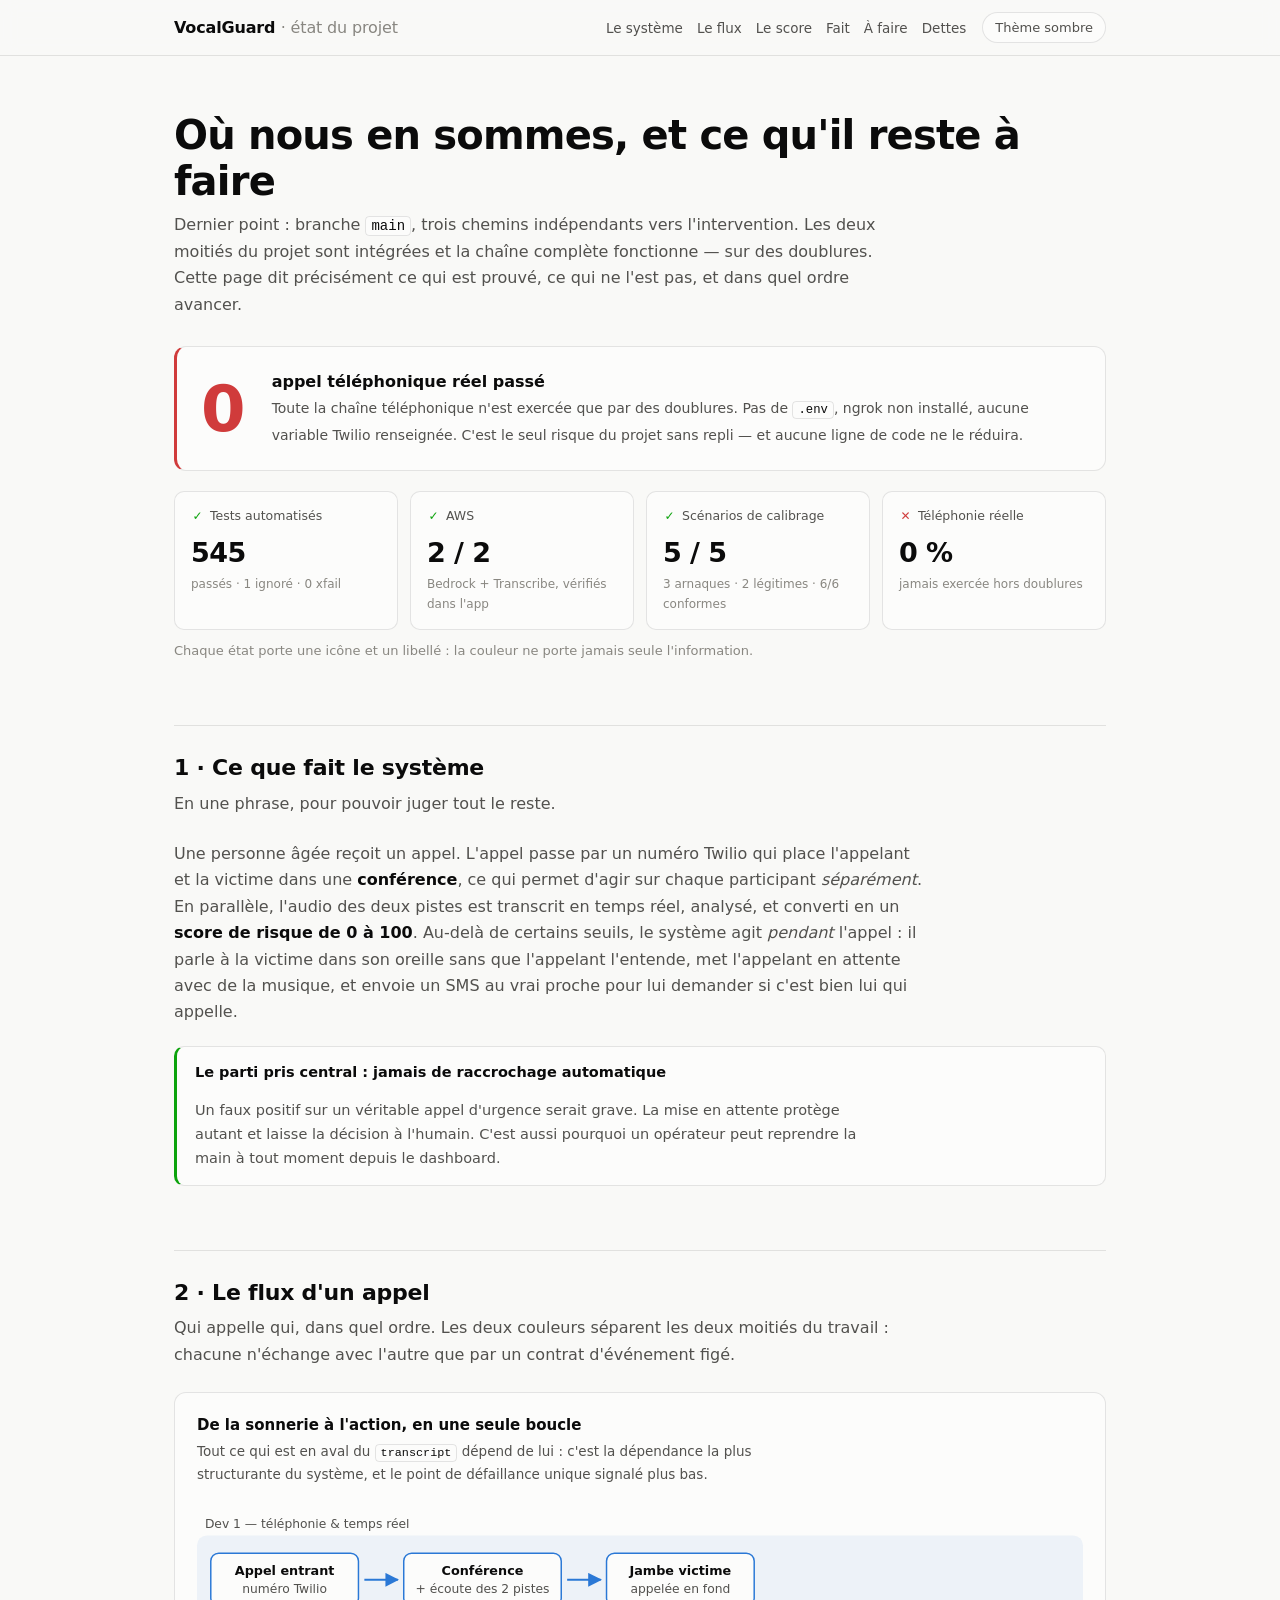
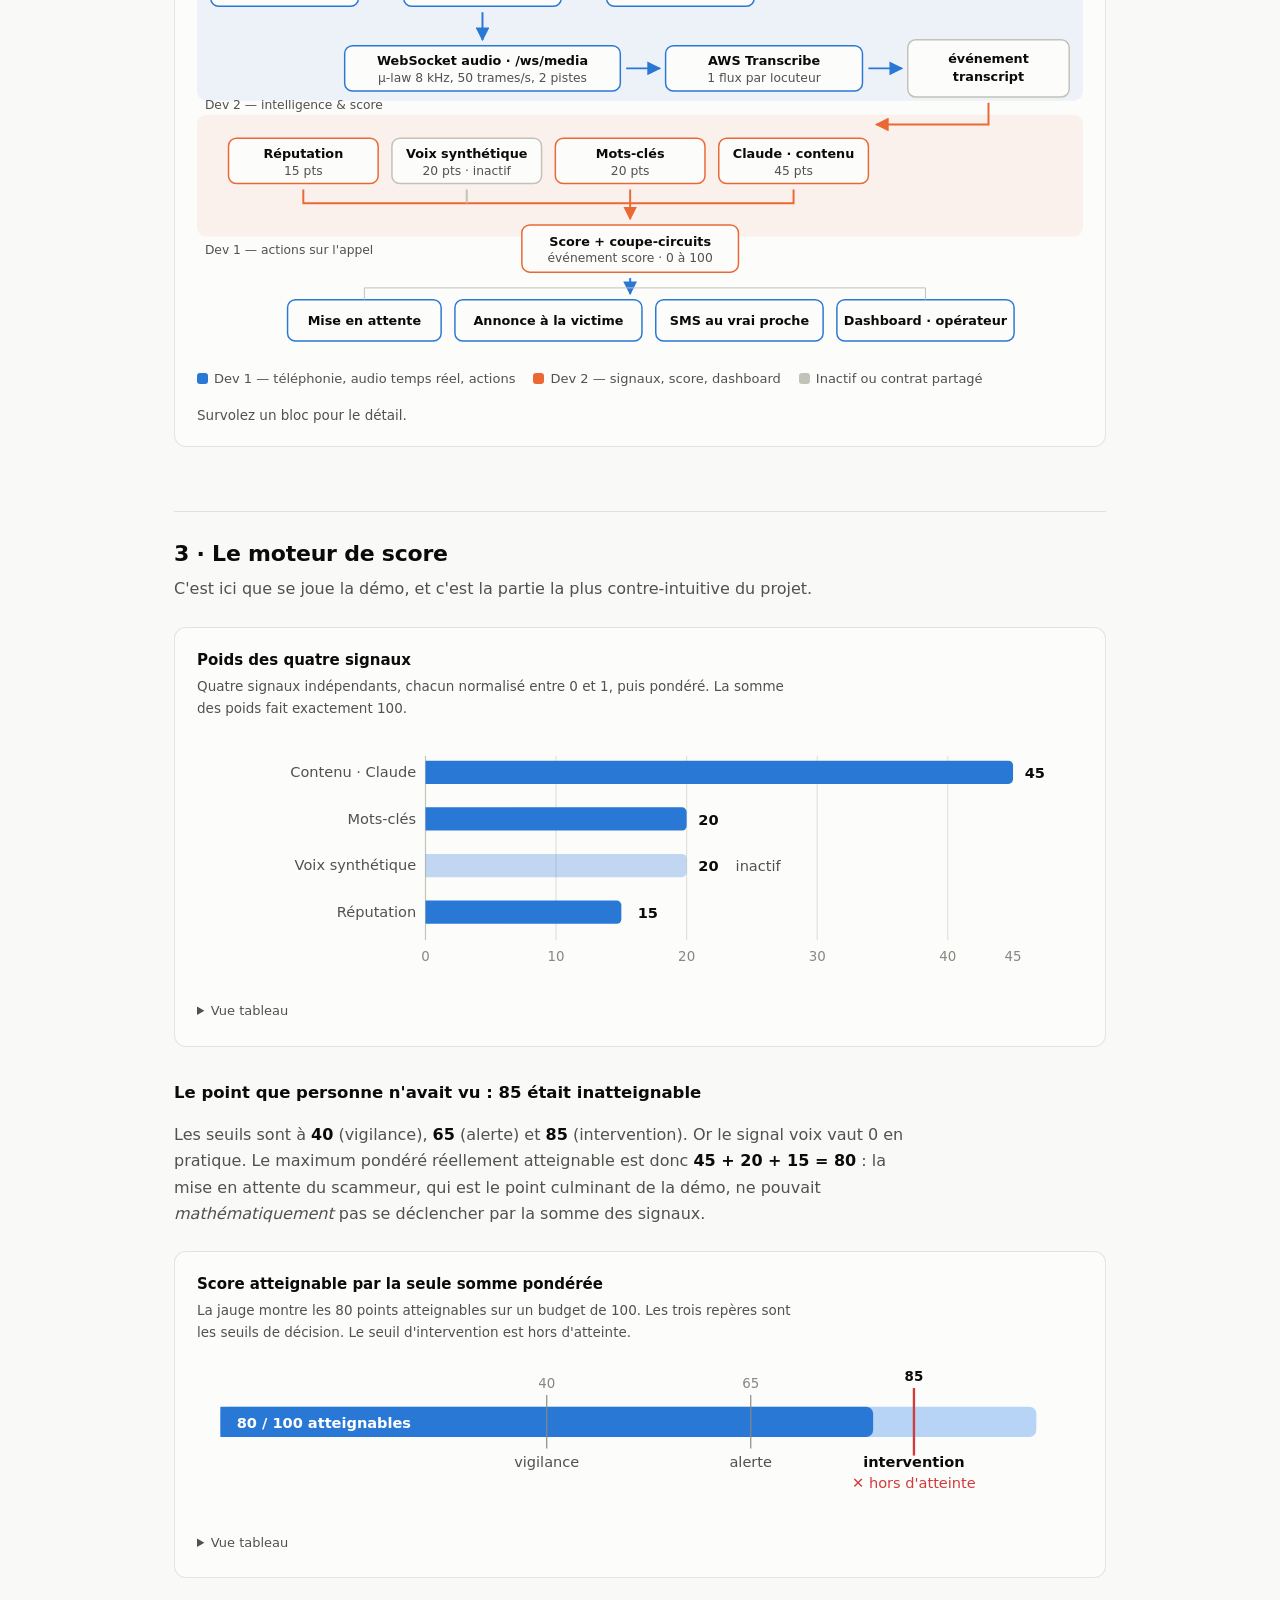
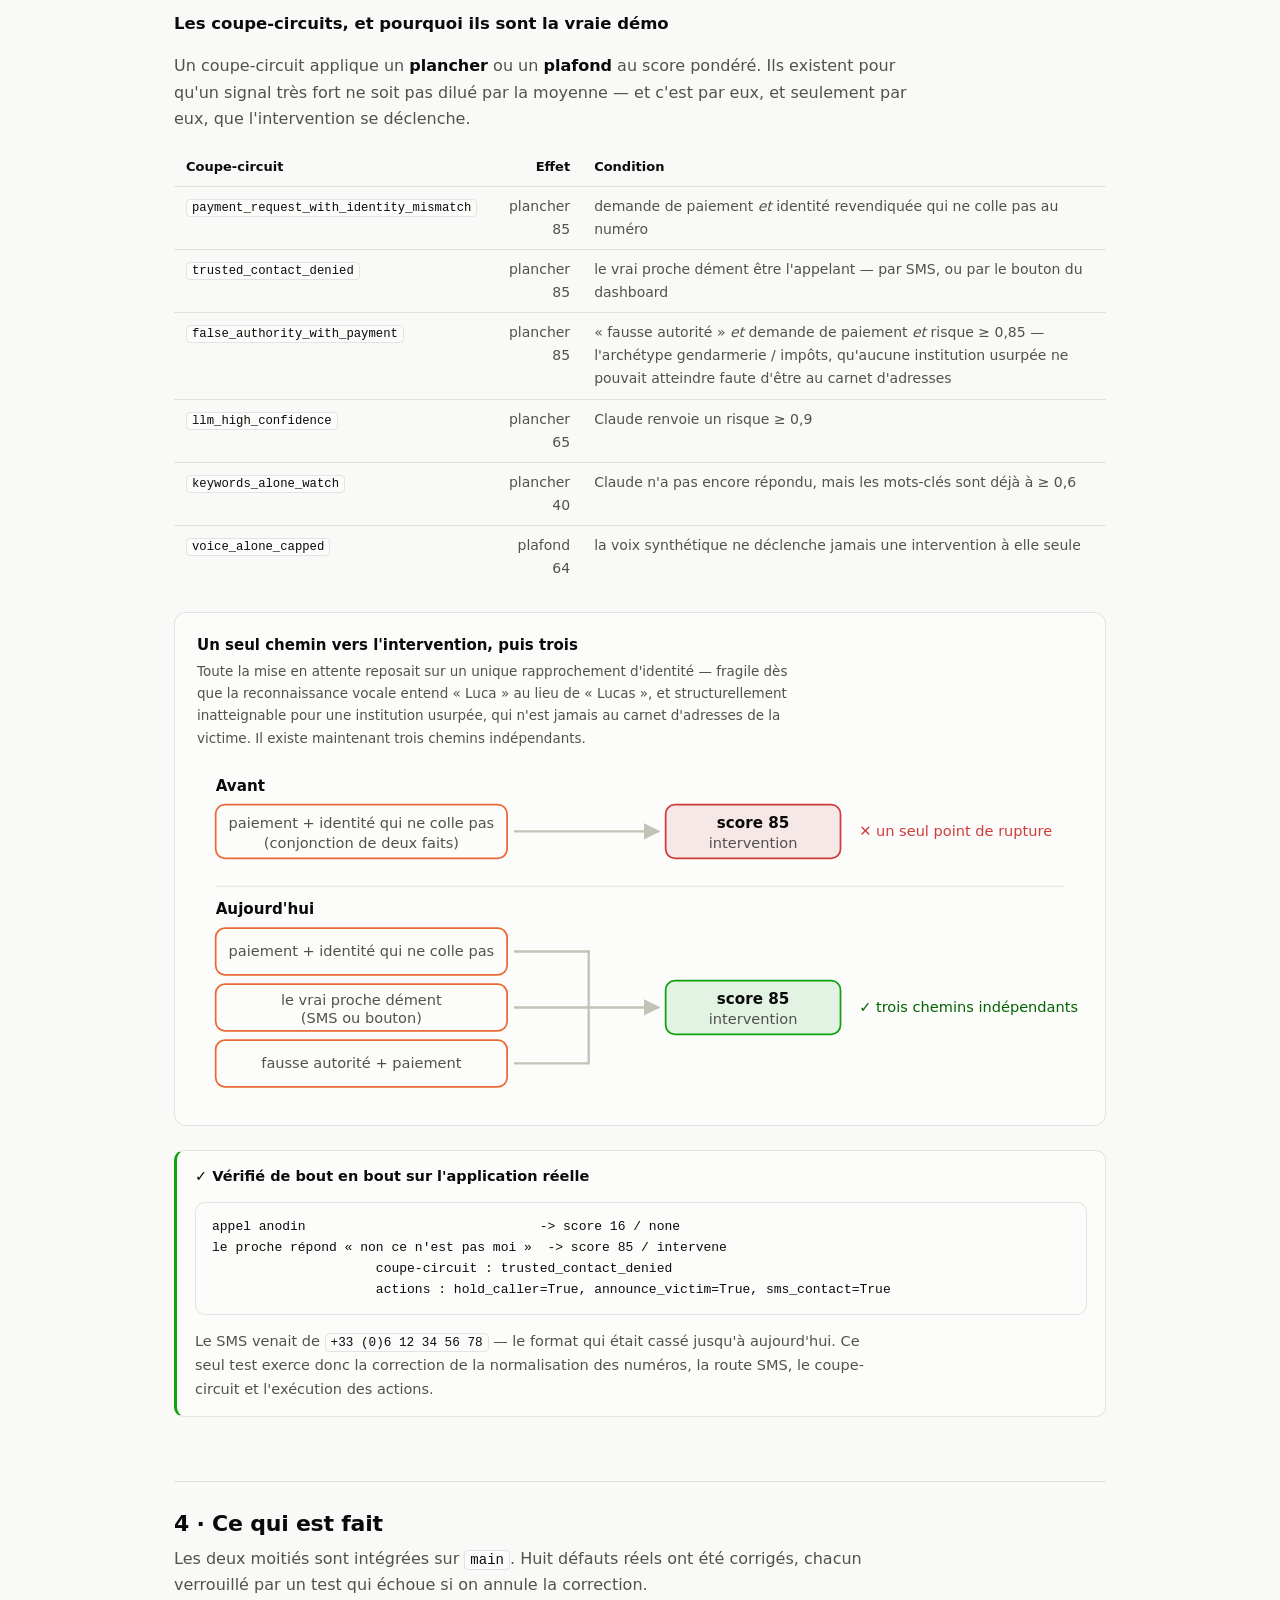
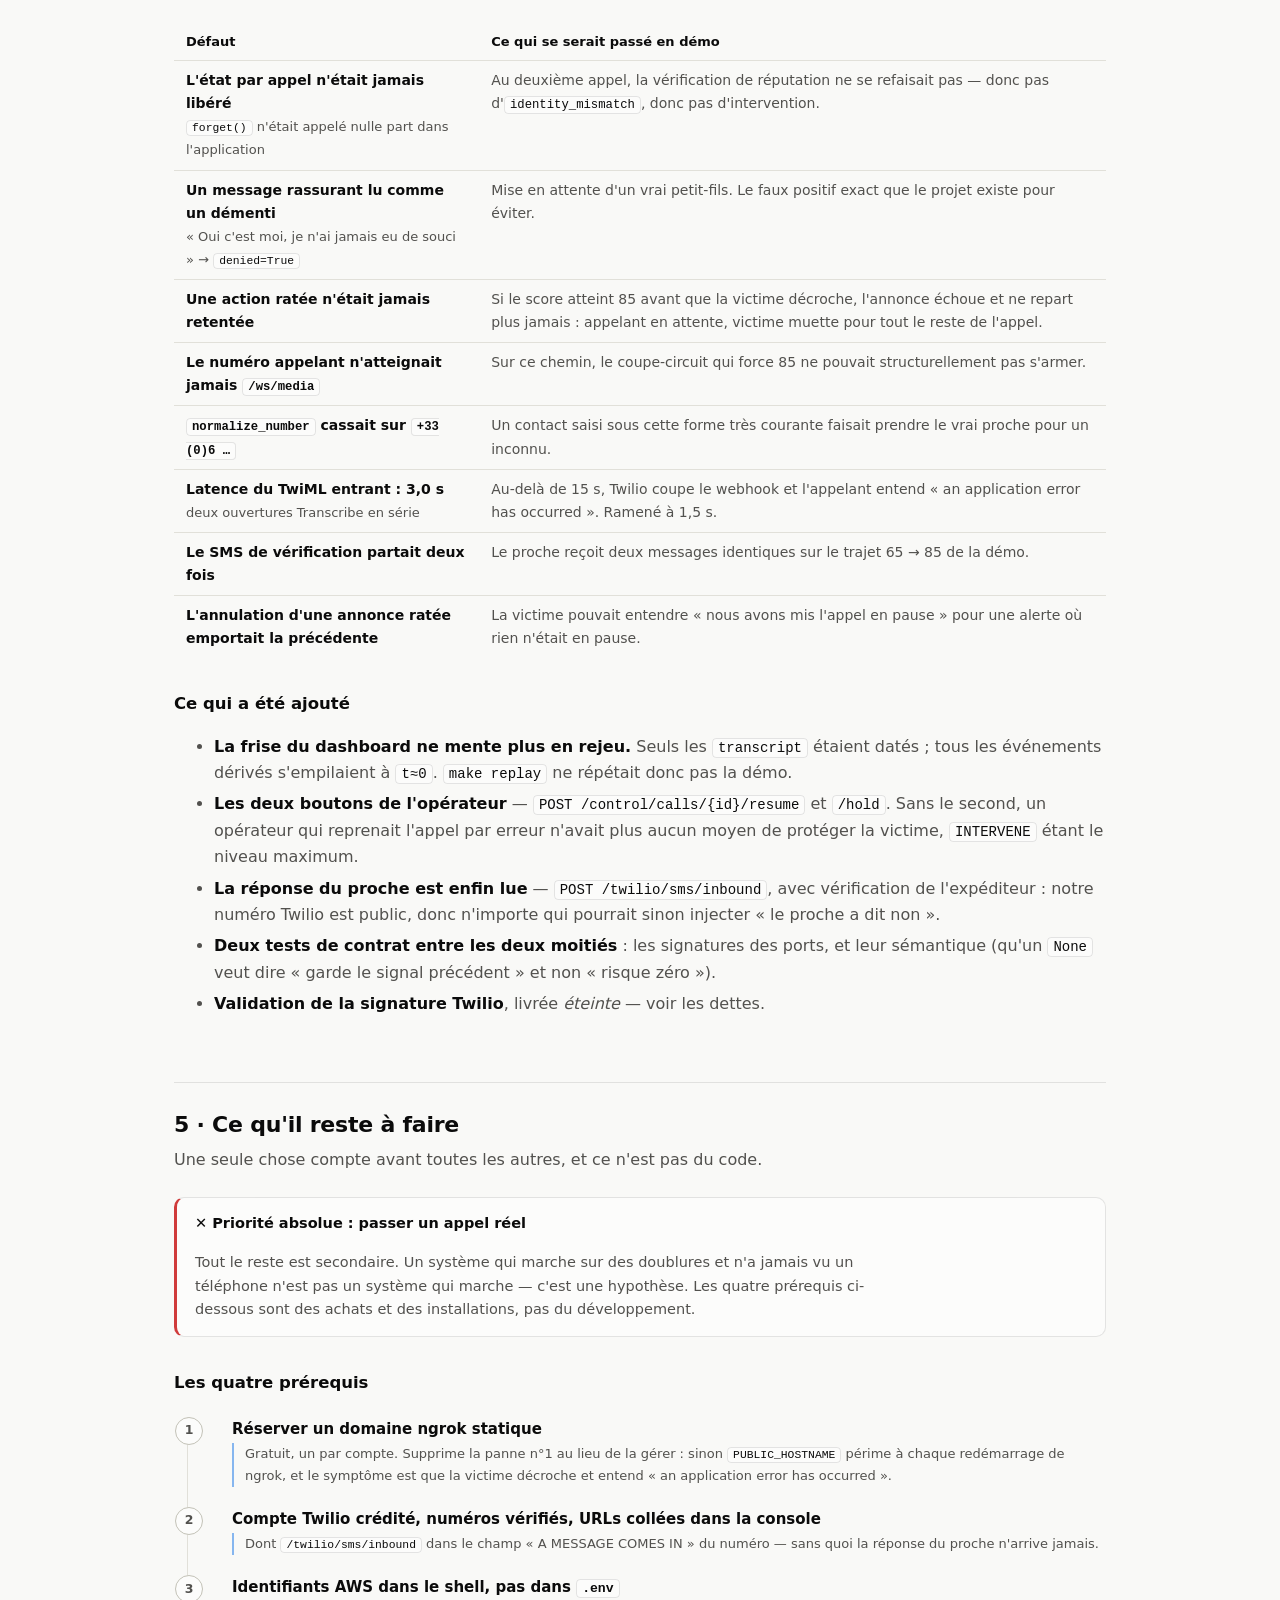
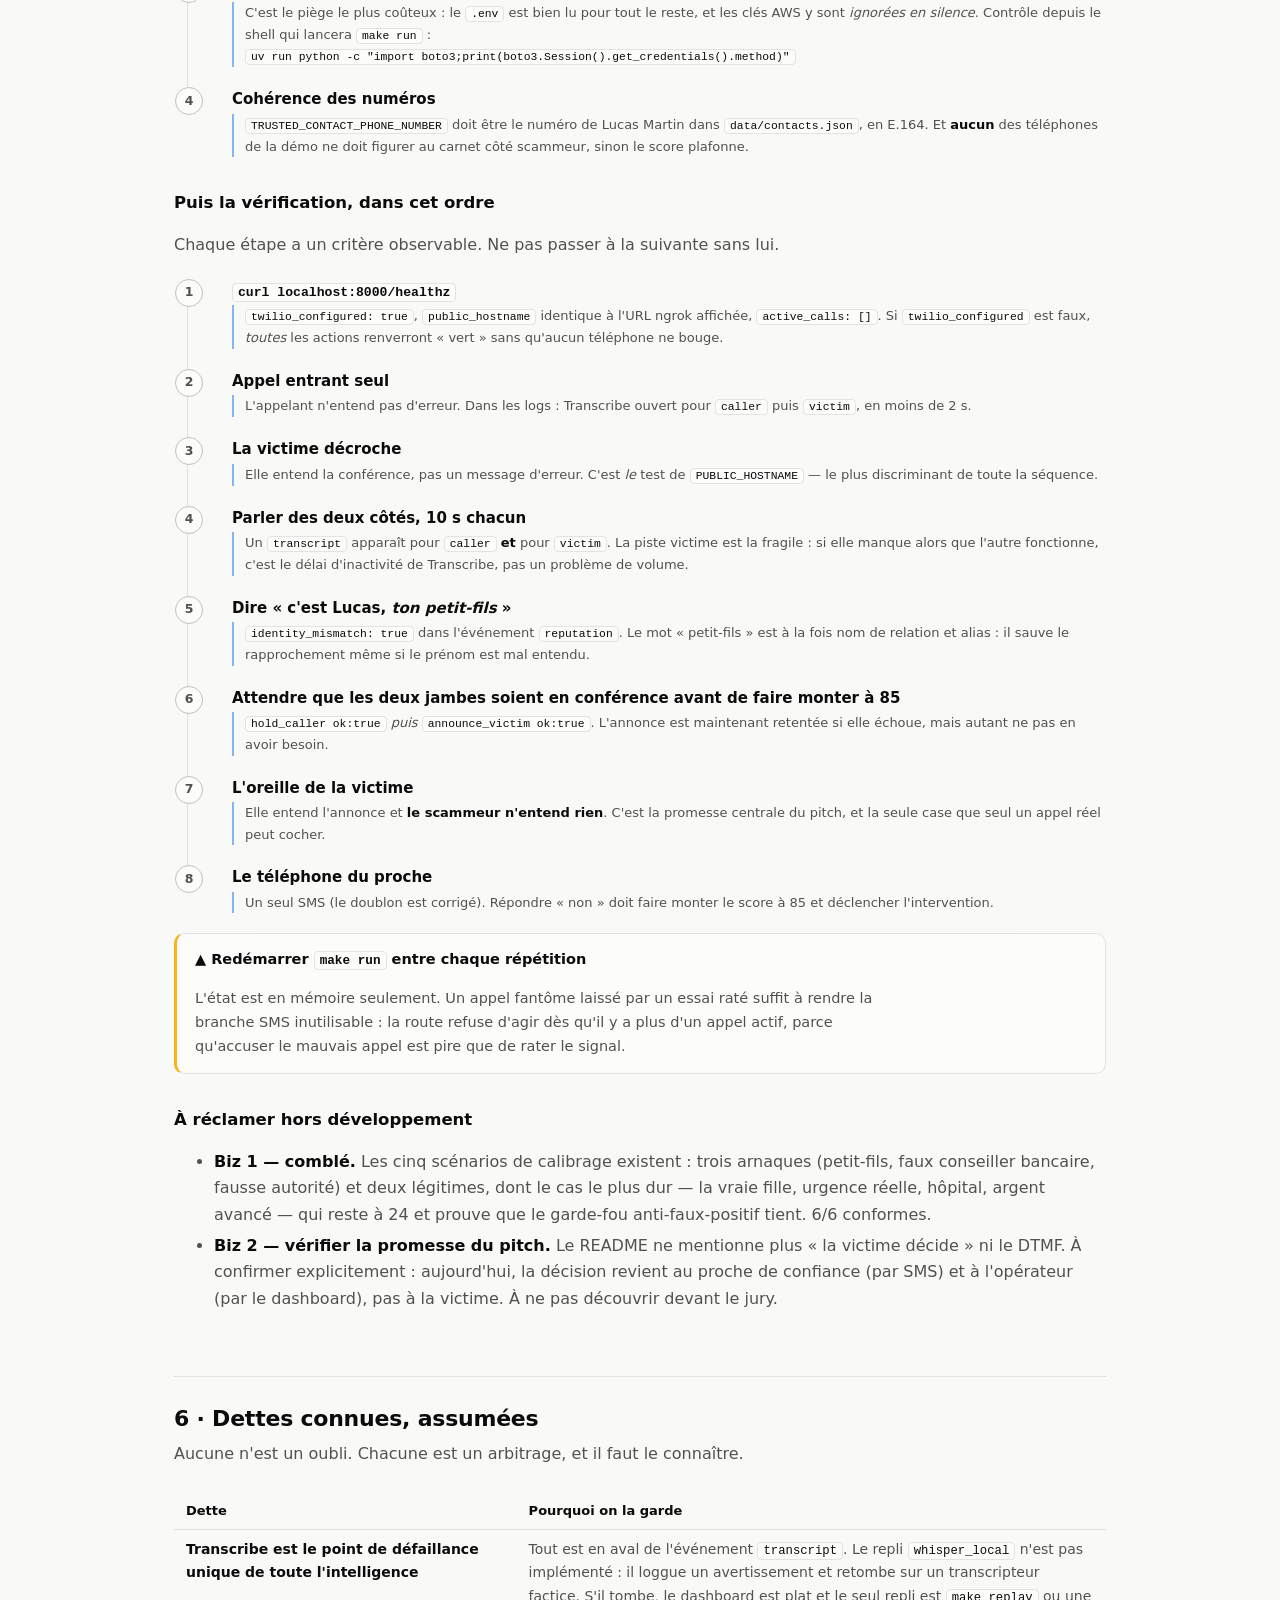
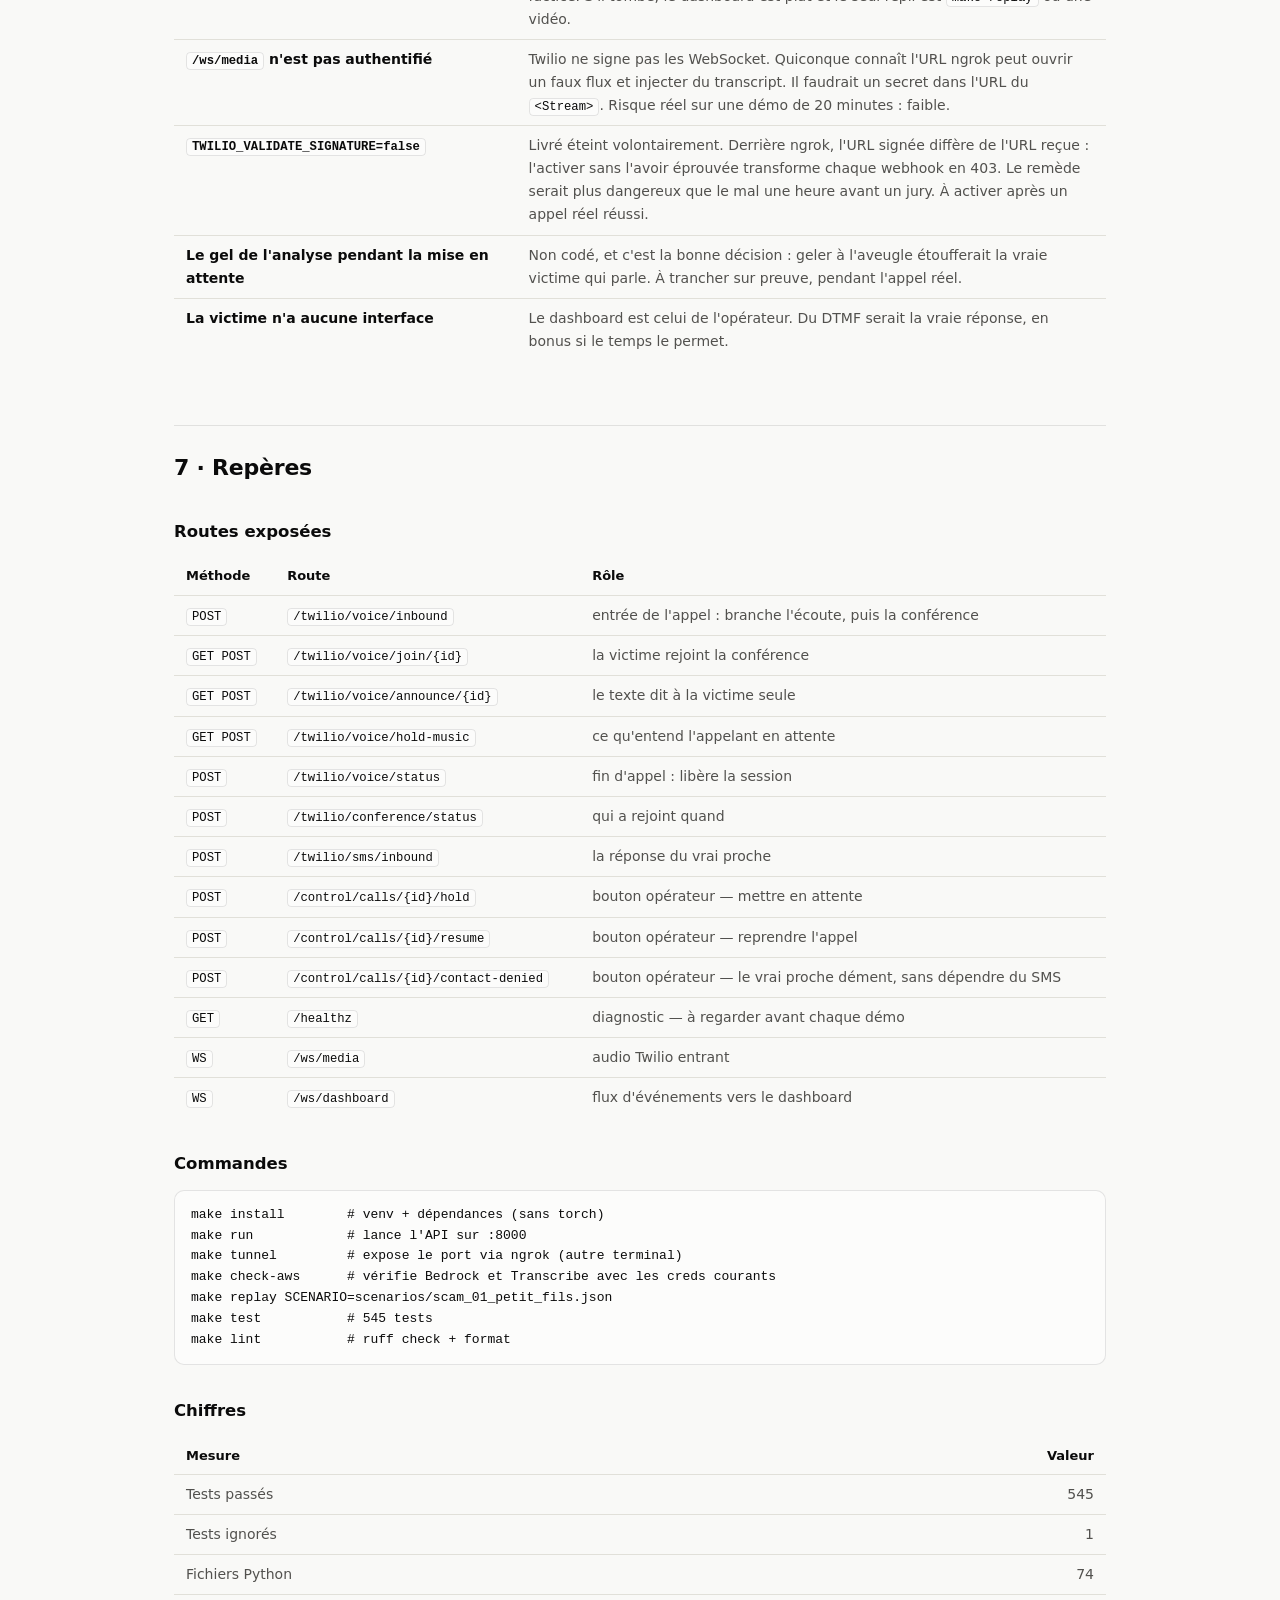
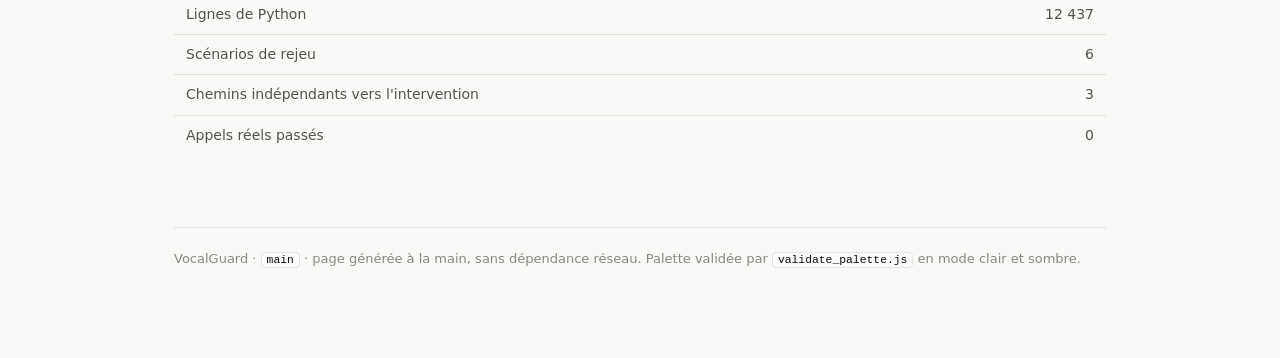
==== commit 0360d194: "Dev 1 : le démenti du proche ne dépend plus d'un SMS `POST /control/calls/{call_id}/contact-denied`," ====
--- a/docs/index.html
+++ b/docs/index.html
@@ -262,7 +262,7 @@
 
 <h1>Où nous en sommes, et ce qu'il reste à faire</h1>
 <p class="sub">
-  Dernier point : branche <code>main</code> à <code>875d028</code>. Les deux moitiés du
+  Dernier point : branche <code>main</code>, trois chemins indépendants vers l'intervention. Les deux moitiés du
   projet sont intégrées et la chaîne complète fonctionne — sur des doublures.
   Cette page dit précisément ce qui est prouvé, ce qui ne l'est pas, et dans quel ordre
   avancer.
@@ -283,18 +283,18 @@
 <div class="tiles">
   <div class="tile">
     <div class="lbl"><span class="ic" style="color:var(--good)">✓</span> Tests automatisés</div>
-    <div class="val">493</div>
+    <div class="val">545</div>
     <div class="sub2">passés · 1 ignoré · 0 xfail</div>
   </div>
   <div class="tile">
     <div class="lbl"><span class="ic" style="color:var(--good)">✓</span> AWS</div>
     <div class="val">2 / 2</div>
-    <div class="sub2">Bedrock + Transcribe fr-FR autorisés</div>
+    <div class="sub2">Bedrock + Transcribe, vérifiés dans l'app</div>
   </div>
   <div class="tile">
-    <div class="lbl"><span class="ic" style="color:var(--warning)">▲</span> Scénarios de calibrage</div>
-    <div class="val">3 / 5</div>
-    <div class="sub2">1 seul légitime sur 3 attendus</div>
+    <div class="lbl"><span class="ic" style="color:var(--good)">✓</span> Scénarios de calibrage</div>
+    <div class="val">5 / 5</div>
+    <div class="sub2">3 arnaques · 2 légitimes · 6/6 conformes</div>
   </div>
   <div class="tile">
     <div class="lbl"><span class="ic" style="color:var(--critical)">✕</span> Téléphonie réelle</div>
@@ -602,7 +602,12 @@
     <tr>
       <td><code>trusted_contact_denied</code></td>
       <td class="num">plancher 85</td>
-      <td>le vrai proche répond « non, ce n'est pas moi » au SMS</td>
+      <td>le vrai proche dément être l'appelant — par SMS, ou par le bouton du dashboard</td>
+    </tr>
+    <tr>
+      <td><code>false_authority_with_payment</code></td>
+      <td class="num">plancher 85</td>
+      <td>« fausse autorité » <em>et</em> demande de paiement <em>et</em> risque ≥ 0,85 — l'archétype gendarmerie / impôts, qu'aucune institution usurpée ne pouvait atteindre faute d'être au carnet d'adresses</td>
     </tr>
     <tr>
       <td><code>llm_high_confidence</code></td>
@@ -623,13 +628,14 @@
 </table>
 
 <figure class="card">
-  <figcaption>Un seul chemin vers l'intervention, puis deux</figcaption>
+  <figcaption>Un seul chemin vers l'intervention, puis trois</figcaption>
   <p class="note">
-    Avant aujourd'hui, toute la mise en attente reposait sur un unique rapprochement
-    d'identité — fragile dès que la reconnaissance vocale entend « Luca » au lieu de
-    « Lucas ». Il existe maintenant deux chemins indépendants.
+    Toute la mise en attente reposait sur un unique rapprochement d'identité — fragile
+    dès que la reconnaissance vocale entend « Luca » au lieu de « Lucas », et
+    structurellement inatteignable pour une institution usurpée, qui n'est jamais au
+    carnet d'adresses de la victime. Il existe maintenant trois chemins indépendants.
   </p>
-  <svg viewBox="0 0 760 232" role="img" aria-label="Avant : un seul chemin vers le seuil 85. Après : deux chemins indépendants.">
+  <svg viewBox="0 0 760 292" role="img" aria-label="Avant : un seul chemin vers le seuil 85. Après : trois chemins indépendants vers l'intervention.">
     <!-- AVANT -->
     <text class="lb-p" x="16" y="22">Avant</text>
     <g class="hit" tabindex="0" data-tip="Il fallait la conjonction de deux faits : Claude détecte une demande de paiement, ET le carnet d'adresses contredit l'identité revendiquée.">
@@ -646,23 +652,29 @@
 
     <line x1="16" y1="104" x2="744" y2="104" stroke="var(--grid)" stroke-width="1"/>
 
-    <!-- APRES -->
+    <!-- APRES : trois chemins -->
     <text class="lb-p" x="16" y="128">Aujourd'hui</text>
-    <g class="hit" tabindex="0" data-tip="Chemin 1, inchangé : la conjonction paiement + identité contredite. Robustifié par des alias tolérants à la reconnaissance vocale (Luca, Loukas, Lukas, Louka).">
+    <g class="hit" tabindex="0" data-tip="Chemin 1, inchangé : paiement + identité contredite par le carnet d'adresses. Robustifié par des alias tolérants à la reconnaissance vocale (Luca, Loukas, Lukas, Louka).">
       <rect x="16" y="140" width="250" height="40" rx="8" fill="var(--surface-1)" stroke="var(--series-2)" stroke-width="1.5"/>
       <text class="lb" x="141" y="164" text-anchor="middle">paiement + identité qui ne colle pas</text>
     </g>
-    <g class="hit" tabindex="0" data-tip="Chemin 2, nouveau : le vrai proche répond « non » au SMS de vérification. C'est aussi la chose la plus convaincante à montrer à un jury — une preuve humaine, pas une heuristique.">
+    <g class="hit" tabindex="0" data-tip="Chemin 2 : le vrai proche dément être l'appelant. C'est la chose la plus convaincante à montrer à un jury — une preuve humaine, pas une heuristique. Deux déclencheurs : la réponse au SMS, ou le bouton du dashboard si la délivrabilité ne suit pas.">
       <rect x="16" y="188" width="250" height="40" rx="8" fill="var(--surface-1)" stroke="var(--series-2)" stroke-width="1.5"/>
-      <text class="lb" x="141" y="212" text-anchor="middle">le vrai proche répond « non »</text>
-    </g>
-    <path d="M272 160 L336 160 L336 184 L396 184" stroke="var(--axis)" stroke-width="2" fill="none" marker-end="url(#ar)"/>
-    <path d="M272 208 L336 208 L336 184" stroke="var(--axis)" stroke-width="2" fill="none"/>
-    <rect x="402" y="161" width="150" height="46" rx="8" fill="var(--good)" opacity="0.1"/>
-    <rect x="402" y="161" width="150" height="46" rx="8" fill="none" stroke="var(--good)" stroke-width="1.5"/>
-    <text class="lb-p" x="477" y="181" text-anchor="middle">score 85</text>
-    <text class="lb" x="477" y="198" text-anchor="middle">intervention</text>
-    <text class="lb" x="568" y="188" style="fill:var(--success-text)">✓ deux chemins indépendants</text>
+      <text class="lb" x="141" y="206" text-anchor="middle">le vrai proche dément</text>
+      <text class="lb" x="141" y="221" text-anchor="middle">(SMS ou bouton)</text>
+    </g>
+    <g class="hit" tabindex="0" data-tip="Chemin 3 : fausse autorité (gendarmerie, impôts) + demande de paiement + risque ≥ 0,85. Cet archétype était hors d'atteinte du chemin 1, puisqu'une institution usurpée n'est jamais dans le carnet d'adresses. Mesuré avec le vrai Claude : le score plafonnait à 66.">
+      <rect x="16" y="236" width="250" height="40" rx="8" fill="var(--surface-1)" stroke="var(--series-2)" stroke-width="1.5"/>
+      <text class="lb" x="141" y="260" text-anchor="middle">fausse autorité + paiement</text>
+    </g>
+    <path d="M272 160 L336 160 L336 208 L396 208" stroke="var(--axis)" stroke-width="2" fill="none" marker-end="url(#ar)"/>
+    <path d="M272 208 L336 208" stroke="var(--axis)" stroke-width="2" fill="none"/>
+    <path d="M272 256 L336 256 L336 208" stroke="var(--axis)" stroke-width="2" fill="none"/>
+    <rect x="402" y="185" width="150" height="46" rx="8" fill="var(--good)" opacity="0.1"/>
+    <rect x="402" y="185" width="150" height="46" rx="8" fill="none" stroke="var(--good)" stroke-width="1.5"/>
+    <text class="lb-p" x="477" y="205" text-anchor="middle">score 85</text>
+    <text class="lb" x="477" y="222" text-anchor="middle">intervention</text>
+    <text class="lb" x="568" y="212" style="fill:var(--success-text)">✓ trois chemins indépendants</text>
   </svg>
 </figure>
 
@@ -820,9 +832,10 @@
 <h3>À réclamer hors développement</h3>
 <ul>
   <li>
-    <strong>Biz 1 — il manque 2 scénarios légitimes sur 5.</strong> Il n'y en a qu'un.
-    Ce sont précisément les tests de faux positifs : sans eux le calibrage ne veut rien
-    dire, et c'est la première question d'un jury sérieux. Du texte brut suffit.
+    <strong>Biz 1 — comblé.</strong> Les cinq scénarios de calibrage existent : trois
+    arnaques (petit-fils, faux conseiller bancaire, fausse autorité) et deux légitimes,
+    dont le cas le plus dur — la vraie fille, urgence réelle, hôpital, argent avancé —
+    qui reste à 24 et prouve que le garde-fou anti-faux-positif tient. 6/6 conformes.
   </li>
   <li>
     <strong>Biz 2 — vérifier la promesse du pitch.</strong> Le README ne mentionne plus
@@ -878,6 +891,7 @@
     <tr><td><code>POST</code></td><td><code>/twilio/sms/inbound</code></td><td>la réponse du vrai proche</td></tr>
     <tr><td><code>POST</code></td><td><code>/control/calls/{id}/hold</code></td><td>bouton opérateur — mettre en attente</td></tr>
     <tr><td><code>POST</code></td><td><code>/control/calls/{id}/resume</code></td><td>bouton opérateur — reprendre l'appel</td></tr>
+    <tr><td><code>POST</code></td><td><code>/control/calls/{id}/contact-denied</code></td><td>bouton opérateur — le vrai proche dément, sans dépendre du SMS</td></tr>
     <tr><td><code>GET</code></td><td><code>/healthz</code></td><td>diagnostic — à regarder avant chaque démo</td></tr>
     <tr><td><code>WS</code></td><td><code>/ws/media</code></td><td>audio Twilio entrant</td></tr>
     <tr><td><code>WS</code></td><td><code>/ws/dashboard</code></td><td>flux d'événements vers le dashboard</td></tr>
@@ -890,24 +904,25 @@
 make tunnel         # expose le port via ngrok (autre terminal)
 make check-aws      # vérifie Bedrock et Transcribe avec les creds courants
 make replay SCENARIO=scenarios/scam_01_petit_fils.json
-make test           # 493 tests
+make test           # 545 tests
 make lint           # ruff check + format</code></pre>
 
 <h3>Chiffres</h3>
 <table>
   <thead><tr><th>Mesure</th><th class="num">Valeur</th></tr></thead>
   <tbody>
-    <tr><td>Tests passés</td><td class="num">493</td></tr>
+    <tr><td>Tests passés</td><td class="num">545</td></tr>
     <tr><td>Tests ignorés</td><td class="num">1</td></tr>
     <tr><td>Fichiers Python</td><td class="num">74</td></tr>
     <tr><td>Lignes de Python</td><td class="num">12 437</td></tr>
-    <tr><td>Scénarios de rejeu</td><td class="num">3</td></tr>
+    <tr><td>Scénarios de rejeu</td><td class="num">6</td></tr>
+    <tr><td>Chemins indépendants vers l'intervention</td><td class="num">3</td></tr>
     <tr><td>Appels réels passés</td><td class="num">0</td></tr>
   </tbody>
 </table>
 
 <footer>
-  VocalGuard · <code>main</code> à <code>875d028</code> · page générée à la main, sans
+  VocalGuard · <code>main</code> · page générée à la main, sans
   dépendance réseau. Palette validée par <code>validate_palette.js</code> en mode clair
   et sombre.
 </footer>
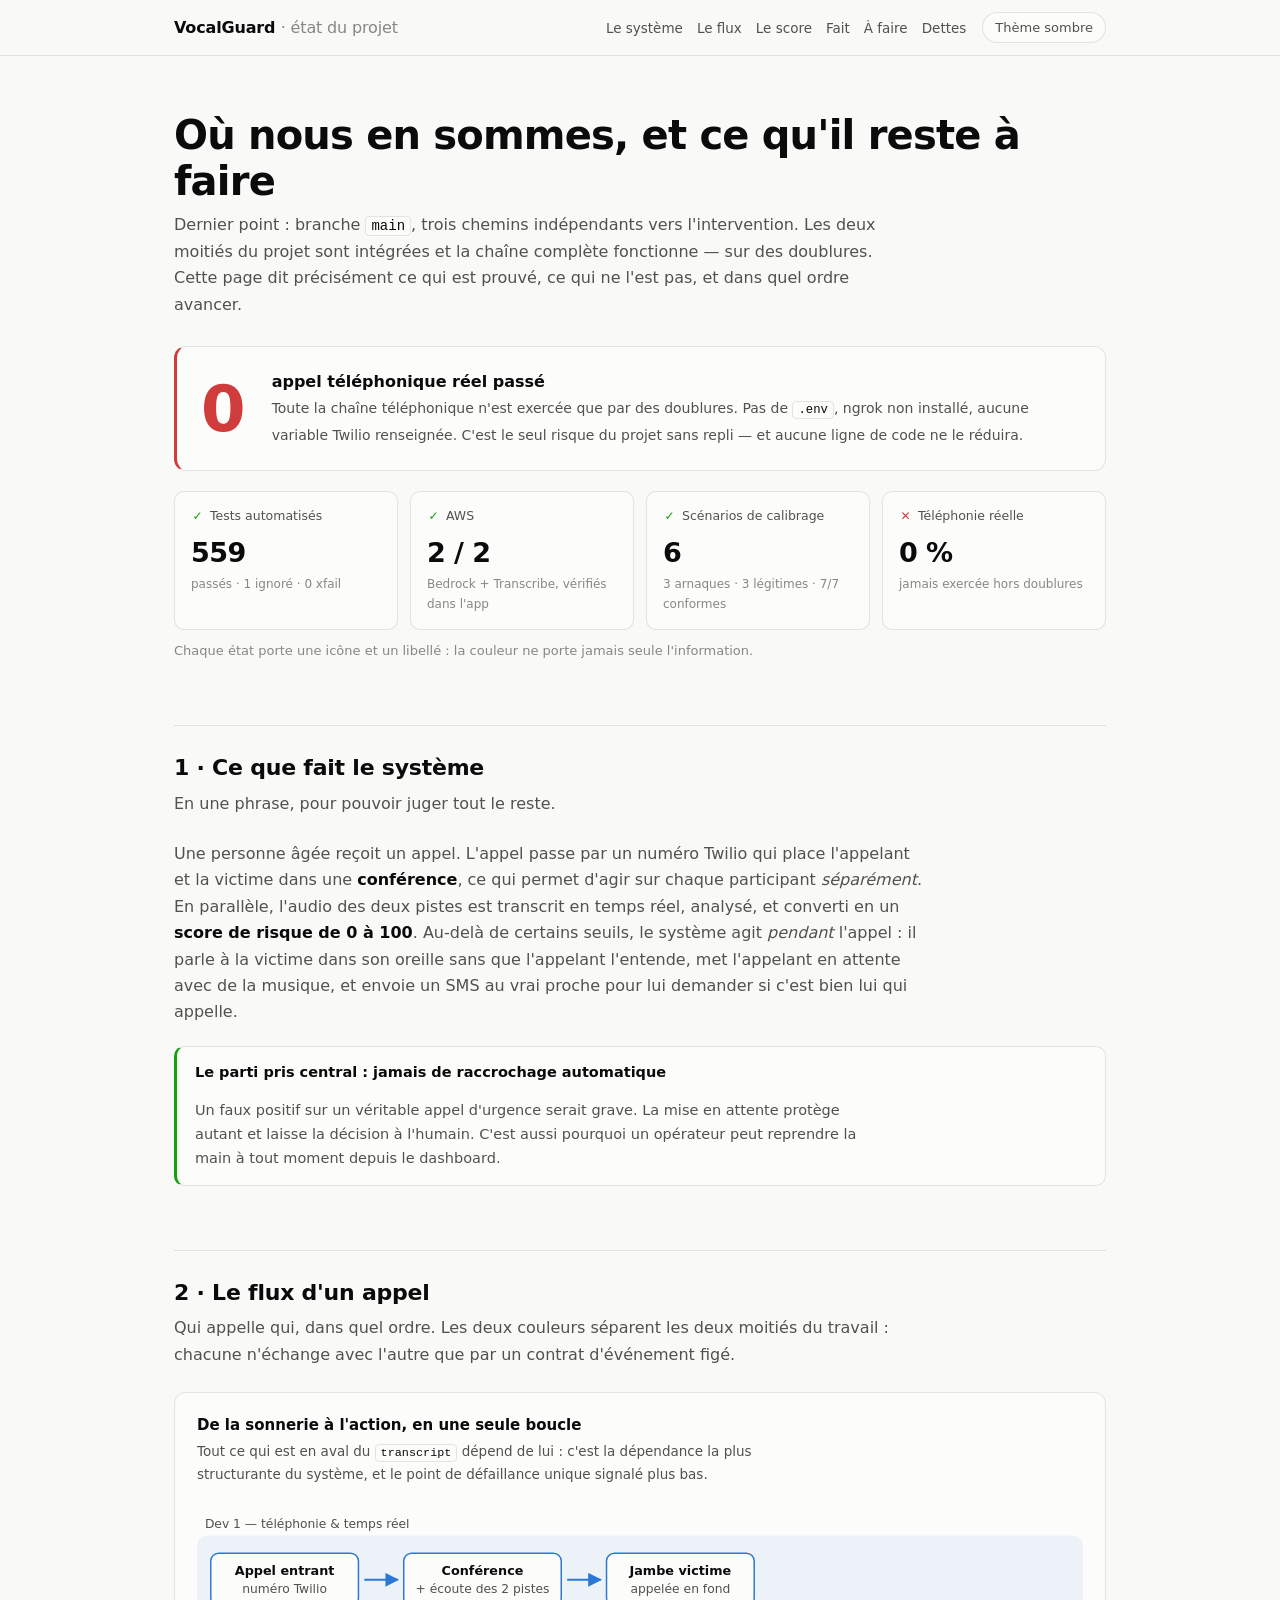
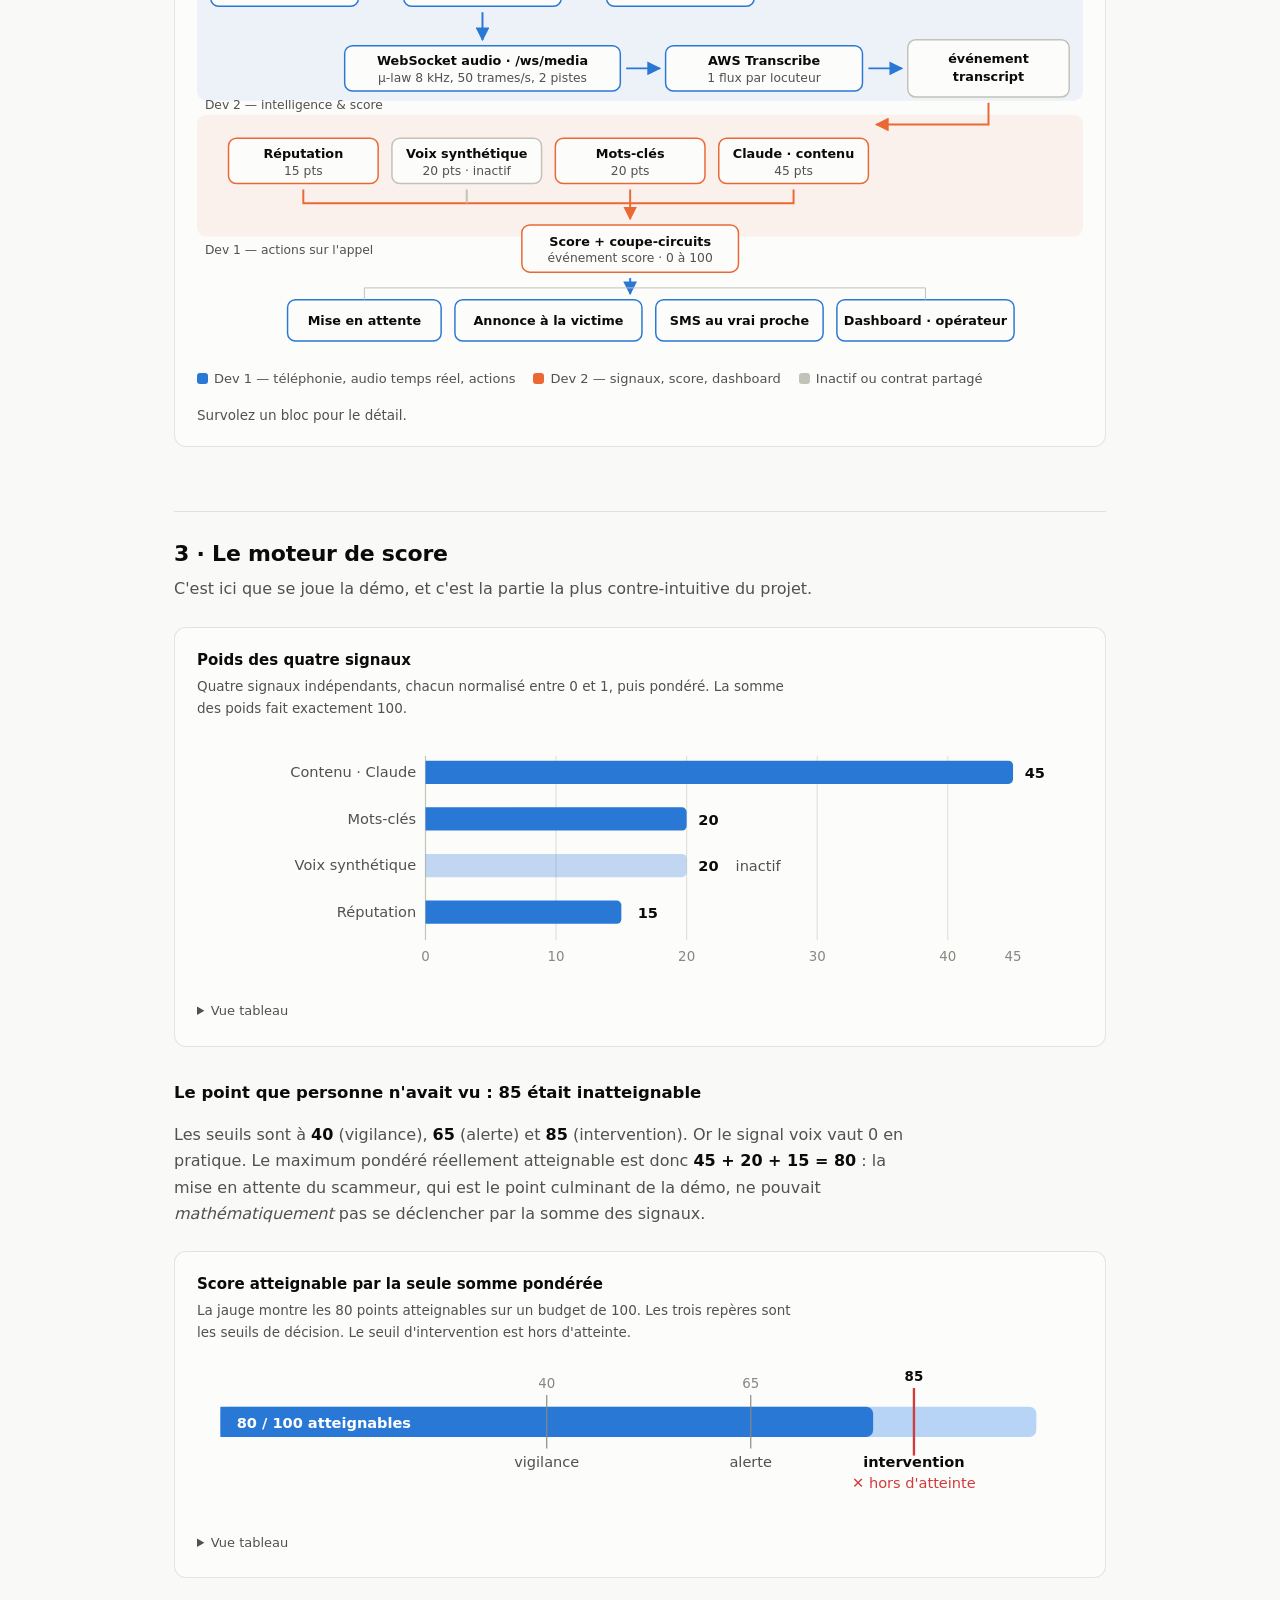
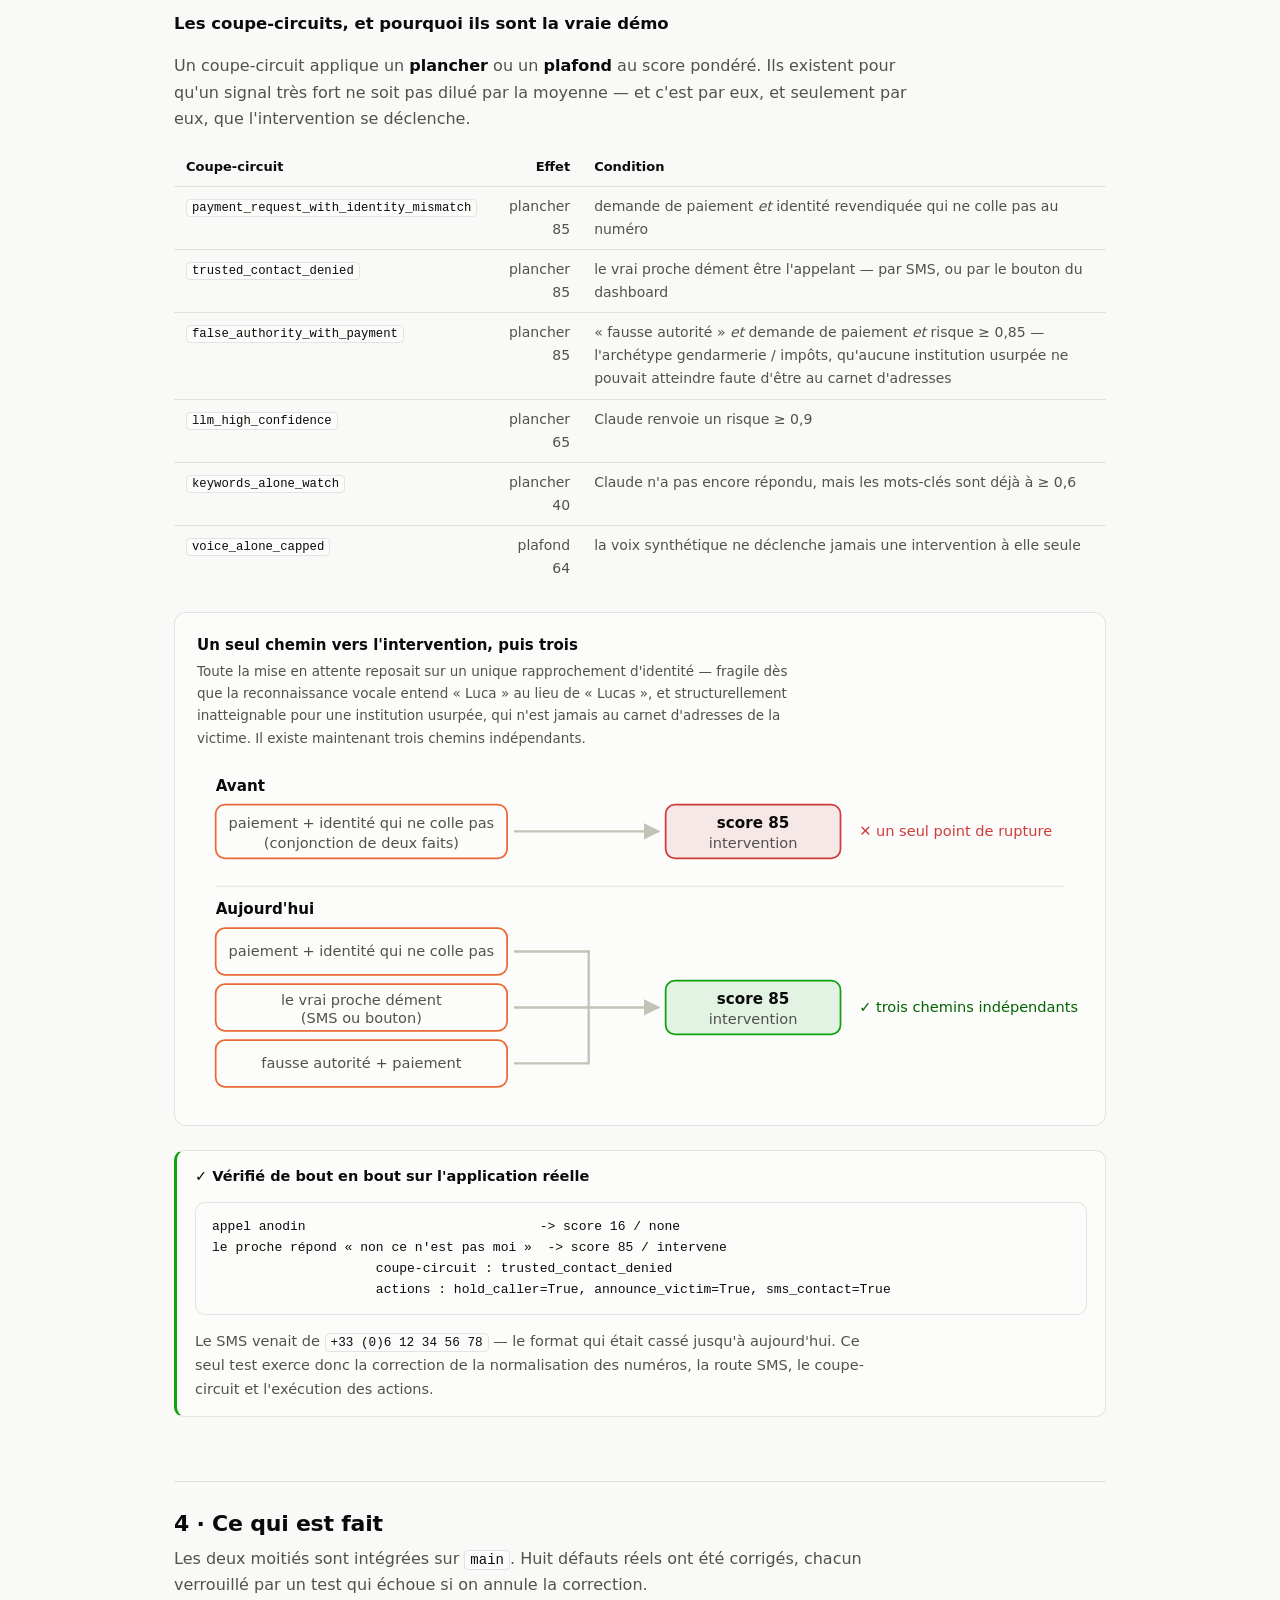
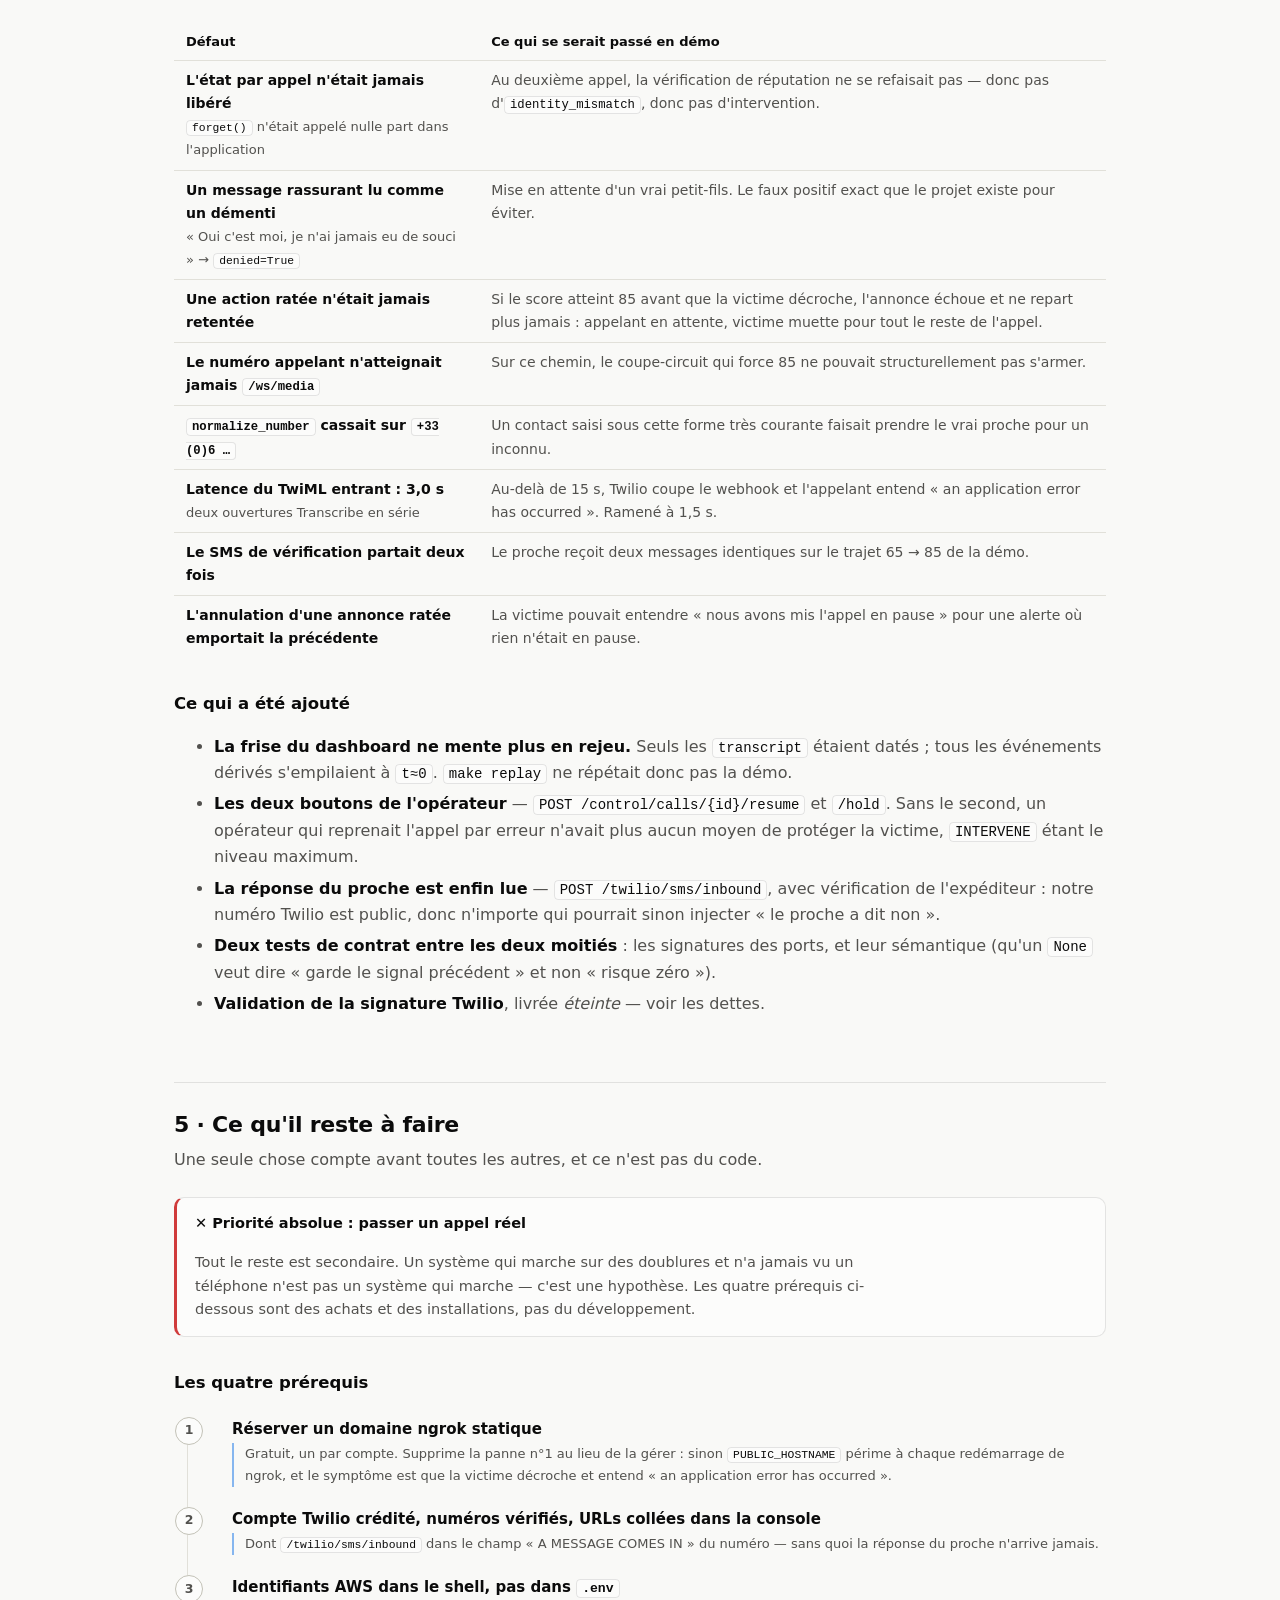
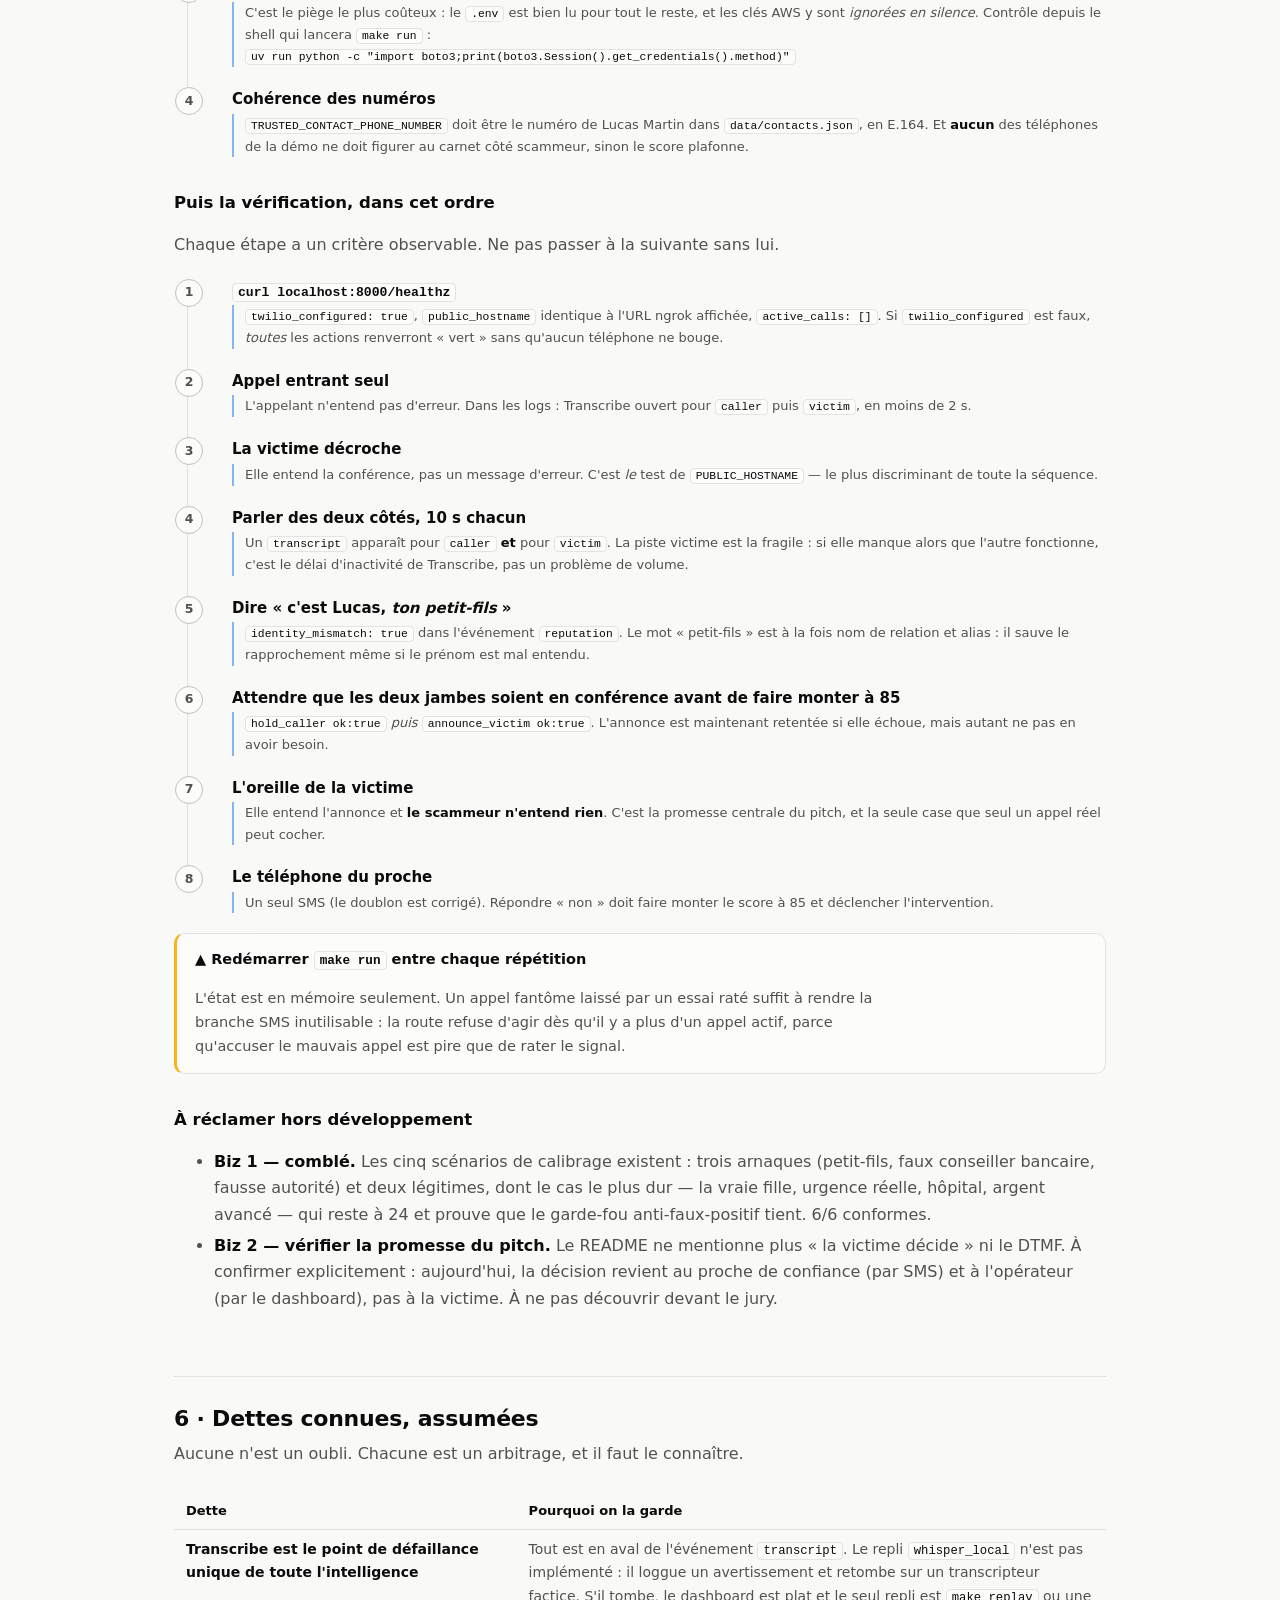
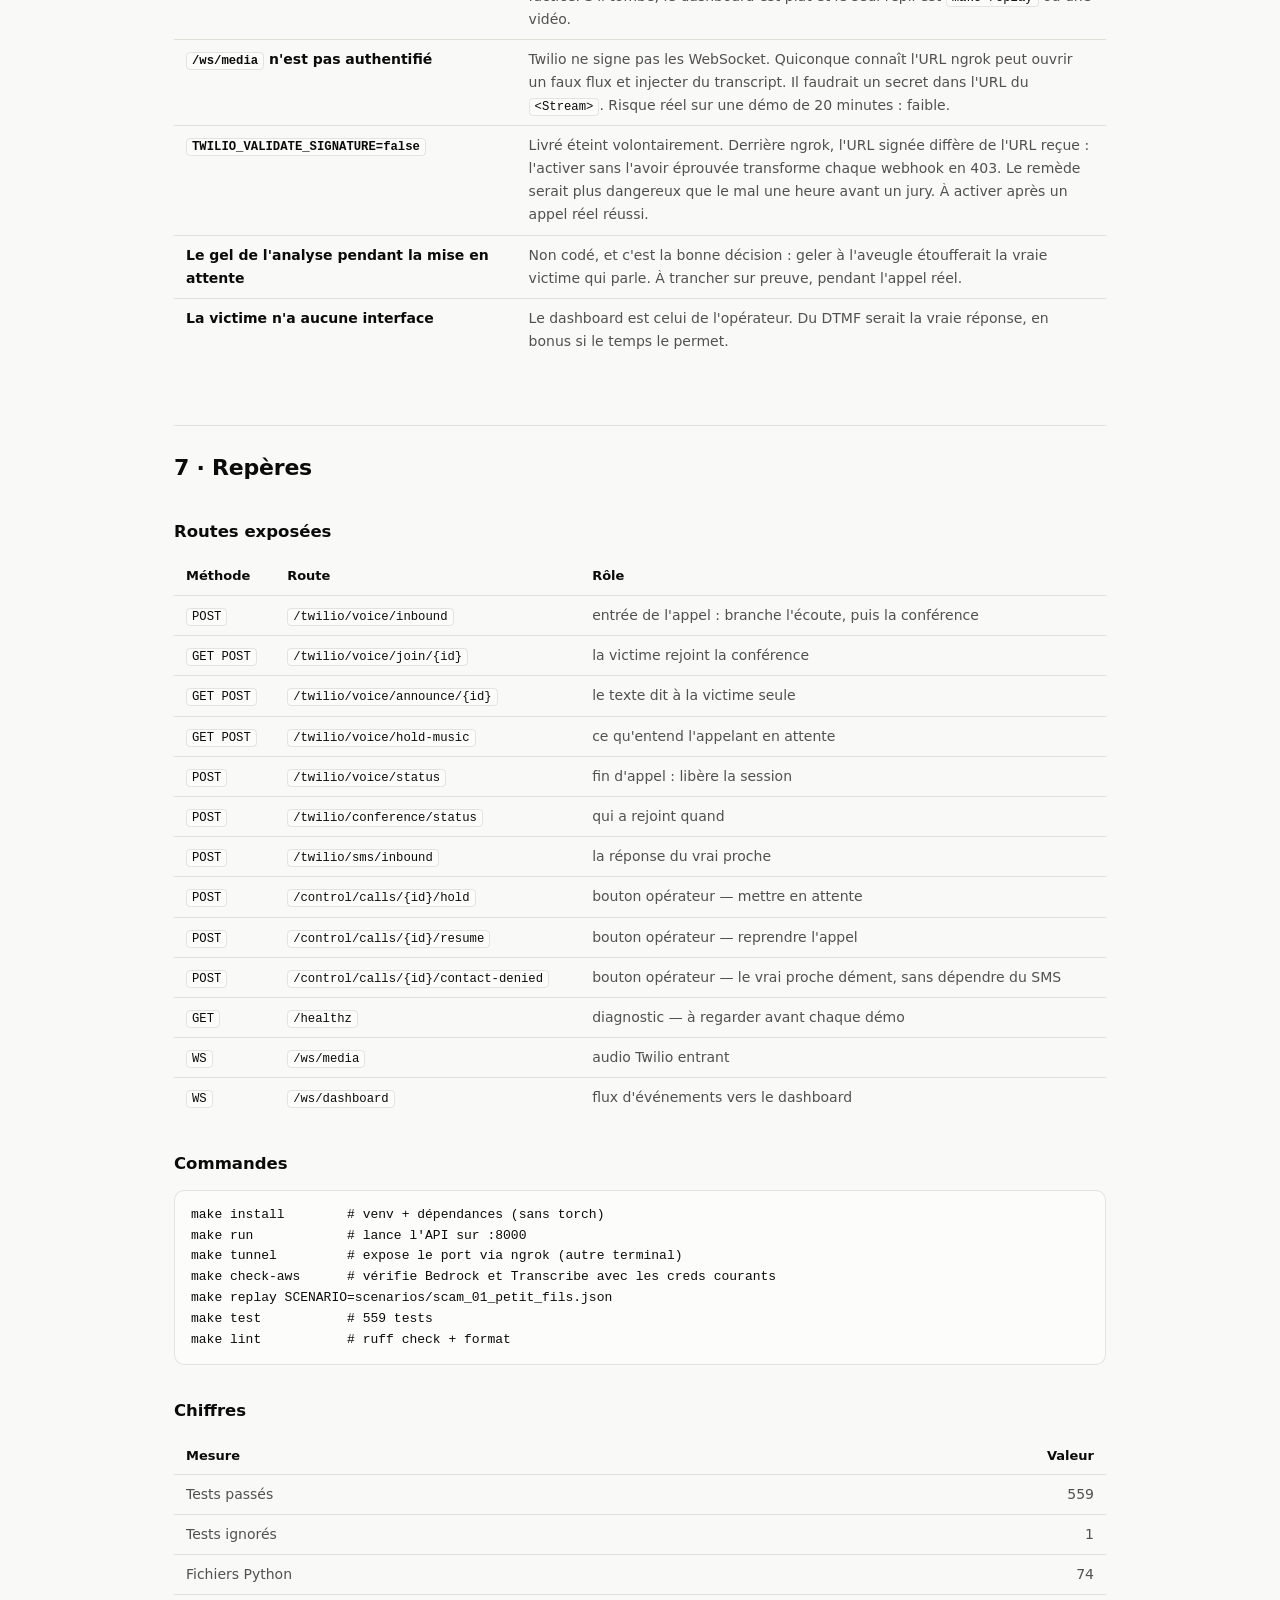
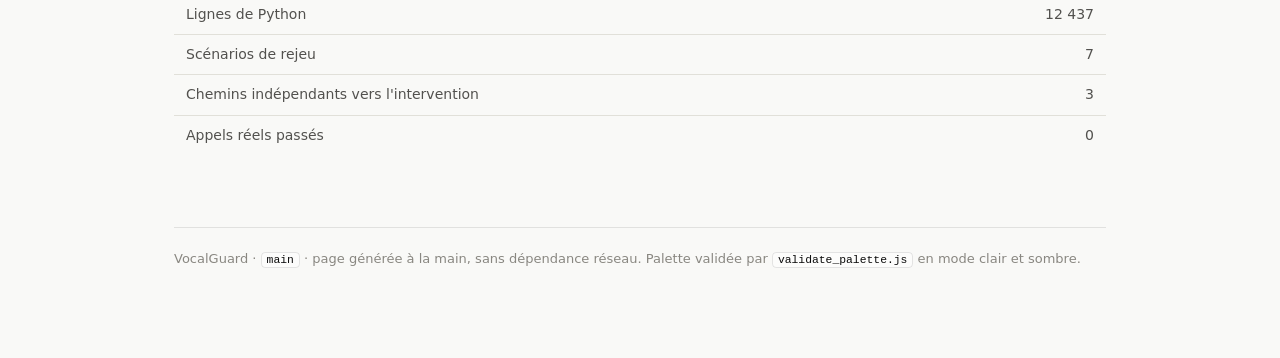
==== commit db42f474: "Dev 1 : le démenti du proche ne dépend plus d'un SMS `POST /control/calls/{call_id}/contact-denied`," ====
--- a/docs/index.html
+++ b/docs/index.html
@@ -283,7 +283,7 @@
 <div class="tiles">
   <div class="tile">
     <div class="lbl"><span class="ic" style="color:var(--good)">✓</span> Tests automatisés</div>
-    <div class="val">545</div>
+    <div class="val">559</div>
     <div class="sub2">passés · 1 ignoré · 0 xfail</div>
   </div>
   <div class="tile">
@@ -293,8 +293,8 @@
   </div>
   <div class="tile">
     <div class="lbl"><span class="ic" style="color:var(--good)">✓</span> Scénarios de calibrage</div>
-    <div class="val">5 / 5</div>
-    <div class="sub2">3 arnaques · 2 légitimes · 6/6 conformes</div>
+    <div class="val">6</div>
+    <div class="sub2">3 arnaques · 3 légitimes · 7/7 conformes</div>
   </div>
   <div class="tile">
     <div class="lbl"><span class="ic" style="color:var(--critical)">✕</span> Téléphonie réelle</div>
@@ -904,18 +904,18 @@
 make tunnel         # expose le port via ngrok (autre terminal)
 make check-aws      # vérifie Bedrock et Transcribe avec les creds courants
 make replay SCENARIO=scenarios/scam_01_petit_fils.json
-make test           # 545 tests
+make test           # 559 tests
 make lint           # ruff check + format</code></pre>
 
 <h3>Chiffres</h3>
 <table>
   <thead><tr><th>Mesure</th><th class="num">Valeur</th></tr></thead>
   <tbody>
-    <tr><td>Tests passés</td><td class="num">545</td></tr>
+    <tr><td>Tests passés</td><td class="num">559</td></tr>
     <tr><td>Tests ignorés</td><td class="num">1</td></tr>
     <tr><td>Fichiers Python</td><td class="num">74</td></tr>
     <tr><td>Lignes de Python</td><td class="num">12 437</td></tr>
-    <tr><td>Scénarios de rejeu</td><td class="num">6</td></tr>
+    <tr><td>Scénarios de rejeu</td><td class="num">7</td></tr>
     <tr><td>Chemins indépendants vers l'intervention</td><td class="num">3</td></tr>
     <tr><td>Appels réels passés</td><td class="num">0</td></tr>
   </tbody>
